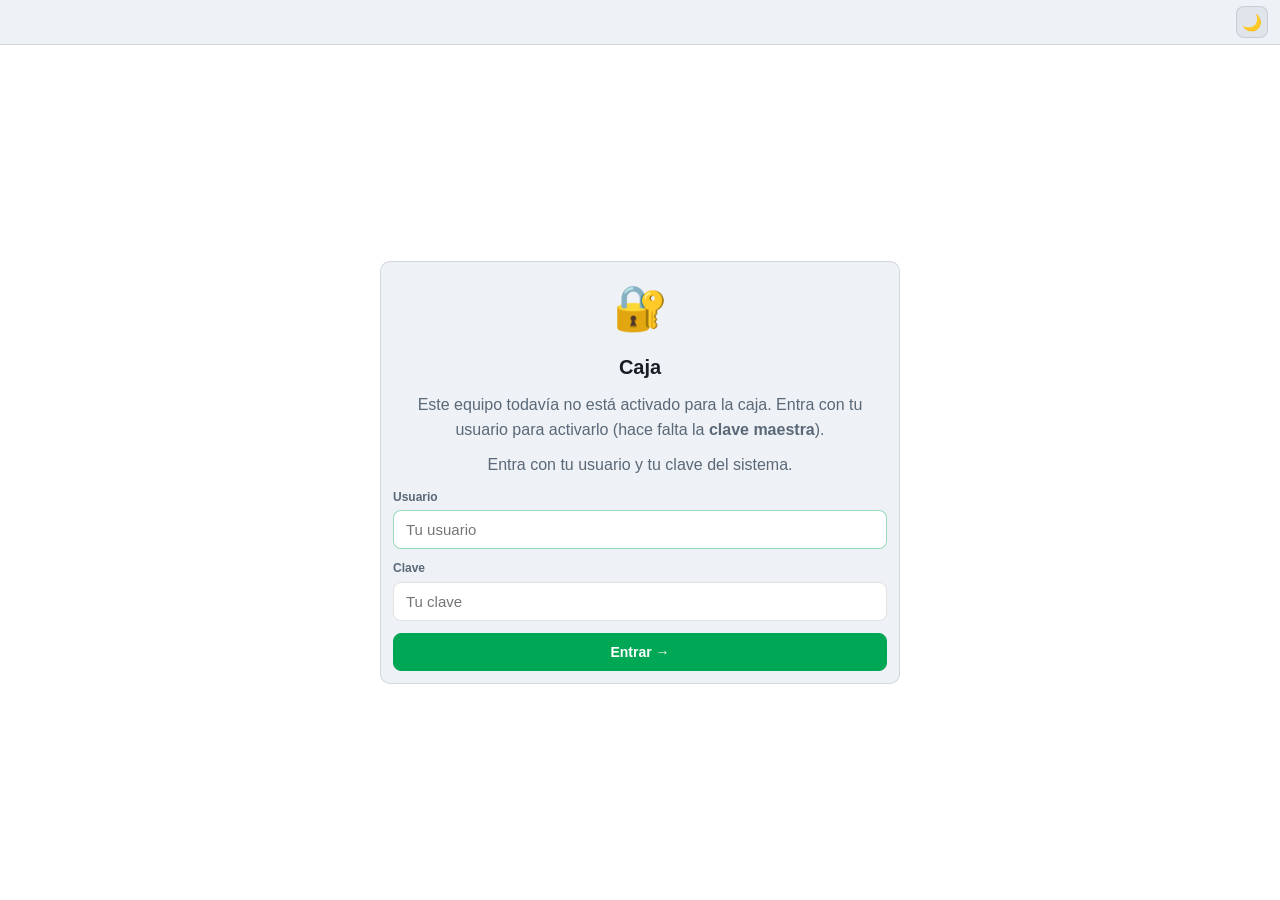
==== index.html @ edd819f4 "Add files via upload" ====
<!DOCTYPE html>
<html lang="es">
<head>
<meta charset="UTF-8">
<meta name="viewport" content="width=device-width,initial-scale=1,viewport-fit=cover">
<meta name="theme-color" content="#eef1f5">
<meta name="cm-caja-web" content="ControlMaster · Caja">
<meta name="cm-ver" content="4.6">
<title>Caja · ControlMaster</title>
<link rel="icon" type="image/svg+xml" href="favicon.svg">
<link rel="icon" type="image/png" sizes="32x32" href="favicon-32.png">
<link rel="apple-touch-icon" href="icono-180.png">
<link rel="stylesheet" href="estilos.css?v=4.6">
</head>
<body class="light entrando">

<!-- BARRA DE ARRIBA (como Ventas) -->
<div class="topbar">
  <button type="button" class="btn-volver" id="btnSistema" onclick="irSistema(this)" title="Abrir el menú del sistema">🏠 Sistema</button>
  <span class="topbar-title" id="tbTit">🛒 Punto de Venta</span>
  <div class="sep"></div>
  <div class="badge badge-vend info oculto" id="badgeCajero" title="Cajero del turno">🧾 <span class="solo-pc">Cajero: </span><span id="cajeroNombre">—</span></div>
  <button type="button" class="btn-tema btn-cierre oculto" id="btnCierreTop" onclick="irCierre()" title="Cerrar el turno: contar el efectivo e imprimir el cierre">🔒 <span class="mv-lbl">Cerrar turno</span></button>
  <button type="button" class="btn-tema oculto" id="btnBloquear" onclick="bloquear()" title="Bloquear la caja: se abre con la contraseña del cajero">🔐</button>
  <div class="badge badge-tasa" id="badgeTasa">
    <span class="badge-tasa-click" onclick="verTasas()" title="Ver / cambiar las tasas">💱 <span id="tasaDisplay">—</span></span>
    <button type="button" class="btn-ocultar-tasa" id="btnOcultarTasa" onclick="toggleTasaVisible()" title="Ocultar tasa">👁️</button>
  </div>
  <button type="button" class="btn-tema btn-vender-top oculto" id="btnIrVender" onclick="irA('vender')" title="Volver a la factura">🛒 <span class="mv-lbl">Volver a vender</span></button>
  <button type="button" class="btn-tema btn-ordenes oculto" id="btnOrdenes" onclick="abrirOrdenes()" title="Órdenes por cobrar y facturas en espera">📋 <span class="mv-lbl">Órdenes</span><span class="ord-cnt" id="contOrdenes"></span></button>
  <button type="button" class="btn-tema btn-estado" id="pillEstado" onclick="irA('ventas')" title="Ventas de este equipo"><span class="dot"></span><span id="pillTxt">Revisando…</span><span id="pillCorto"></span></button>
  <button type="button" class="btn-tema btn-menu-vta" id="btnMenuVta" onclick="abrirMenuVta()" title="Menú de la caja">☰ <span class="mv-lbl">Menú</span></button>
  <button type="button" class="btn-tema" id="btnTema" title="Cambiar tema" onclick="cambiarTema()">🌙</button>
</div>

<div class="menu-vta-fondo" id="menuVtaFondo" onclick="cerrarMenuVta()"></div>
<div class="menu-vta" id="menuVta">
  <div class="menu-vta-info" id="menuInfo"></div>
  <button type="button" class="menu-vta-item" data-v="vender" onclick="menuVtaAccion('vender')"><span class="mv-ico">🛒</span><span><span class="mv-tit">Vender</span><span class="mv-sub">La factura que estás armando</span></span></button>
  <button type="button" class="menu-vta-item" data-v="ventas" onclick="menuVtaAccion('ventas')"><span class="mv-ico">🧾</span><span><span class="mv-tit">Ventas de este equipo</span><span class="mv-sub">Lo vendido hoy, lo que falta por subir y reimprimir tickets</span></span></button>
  <button type="button" class="menu-vta-item" onclick="menuVtaAccion('facturas')"><span class="mv-ico">🔎</span><span><span class="mv-tit">Facturas anteriores</span><span class="mv-sub">Buscar una venta del sistema y reimprimirla (con internet)</span></span></button>
  <button type="button" class="menu-vta-item" onclick="menuVtaAccion('servicio')"><span class="mv-ico">🛠️</span><span><span class="mv-tit">Nuevo servicio</span><span class="mv-sub">Un trabajo que no está en la lista (con internet y la clave maestra)</span></span></button>
  <button type="button" class="menu-vta-item" onclick="menuVtaAccion('actualizar')"><span class="mv-ico">🔄</span><span><span class="mv-tit">Actualizar datos</span><span class="mv-sub">Productos, precios, clientes y tasas del sistema (con internet)</span></span></button>
  <button type="button" class="menu-vta-item" data-v="ajustes" onclick="menuVtaAccion('ajustes')"><span class="mv-ico">⚙️</span><span><span class="mv-tit">Ajustes del equipo</span><span class="mv-sub">Ticket, tasas, sesión y datos de este equipo</span></span></button>
  <button type="button" class="menu-vta-item" id="menuBloq" onclick="menuVtaAccion('bloquear')"><span class="mv-ico">🔐</span><span><span class="mv-tit">Bloquear la caja</span><span class="mv-sub">Si te vas a parar: se abre con tu contraseña</span></span></button>
  <button type="button" class="menu-vta-item" id="menuSacar" onclick="menuVtaAccion('sacar')"><span class="mv-ico">💸</span><span><span class="mv-tit">Sacar efectivo</span><span class="mv-sub">Un gasto pagado con el efectivo de la gaveta (lo autoriza un administrador)</span></span></button>
  <button type="button" class="menu-vta-item" id="menuCierre" onclick="menuVtaAccion('cierre')"><span class="mv-ico">🔒</span><span><span class="mv-tit">Cerrar turno</span><span class="mv-sub">Cuenta el dinero de la caja e imprime el cierre</span></span></button>
</div>

<div id="banners"></div>

<!-- ENTRAR: activar el equipo, usuario y contraseña, descargar datos -->
<section class="vista" id="vActivar">
  <div class="activar card">
    <div style="font-size:44px;" id="actIco">🧾</div>
    <h1 id="actTit">Caja</h1>
    <div id="actTxt"><p><span class="sp"></span>Abriendo…</p></div>
    <div id="actForm" class="act-form"></div>
    <div id="actBtns" style="margin-top:12px;"></div>
  </div>
</section>

<!-- VENDER (igual que Ventas) -->
<section class="vista" id="vVender">
  <!-- TELÉFONO: pestañas y barra del total (en la computadora no se ven) -->
  <div class="mv-tabs">
    <button type="button" class="mv-tab on" id="mvTabProd" onclick="mvTab('productos')">🛒 Productos</button>
    <button type="button" class="mv-tab" id="mvTabFac" onclick="mvTab('factura')">🧾 Factura <span class="mv-cnt" id="mvCnt"></span></button>
  </div>
  <div class="mv-bar">
    <div class="mv-tot"><b id="mvTotUSD">$ 0,00</b><span><span id="mvTotBS">Bs 0,00</span> · <span id="mvCntTxt">Factura vacía</span></span></div>
    <button type="button" class="mv-ir" onclick="mvTab('factura')">Ver factura →</button>
  </div>

  <div class="layout">
    <div class="col-izq">
      <div class="vta-seg oculto" id="vtaSeg"><button type="button" class="vta-seg-b on" id="segProd" onclick="vtaVista('productos')">📦 Productos</button><button type="button" class="vta-seg-b" id="segServ" onclick="vtaVista('servicios')">🛠️ Servicios</button></div>
      <div class="buscador">
        <input type="text" id="busca" placeholder="🔍 ID, nombre, marca o cód. barras..." autocomplete="off" oninput="buscar()" onkeydown="if(event.key==='Enter'){event.preventDefault();buscarEnter();}">
        <button type="button" class="btn-clear-busq" onclick="limpiarBusqueda()" title="Borrar" tabindex="-1">✕</button>
        <button type="button" class="btn-esc" id="btnEsc" onclick="abrirEscaner()" title="Escanear con la cámara">📷</button>
      </div>
      <select id="selCat" class="sel-cat" onchange="buscar()"><option value="">🏷️ Todas las categorías</option></select>
      <div class="mv-cats" id="mvCats"></div>
      <div class="vta-contador" id="vtaContador"></div>
      <div class="lista-scroll" id="listaProd"></div>
      <div class="hint-dbl" id="hintLista">Doble clic para agregar a la factura</div>
    </div>

    <div class="col-der">
      <div class="toprow">
        <div class="badge-inp">
          <label>N° Factura:</label>
          <input type="text" id="numFactura" readonly tabindex="-1" style="opacity:0.7;cursor:not-allowed;width:88px;">
        </div>
        <div class="badge-inp">
          <label>Fecha:</label>
          <input type="text" id="fechaVenta" readonly onclick="abrirFechaVenta()" onkeydown="if(event.key==='Enter'){event.preventDefault();abrirFechaVenta();}" title="📅 ¿Venta de otro día? Tócala para poner la fecha y las tasas de ese día" style="width:92px;cursor:pointer;">
        </div>
        <label class="badge-inp oculto" id="badgeDolares" style="cursor:pointer;gap:7px;">
          <input type="checkbox" id="chkDolares" onchange="cambiarMoneda()" style="width:16px;height:16px;accent-color:var(--green);cursor:pointer;margin:0;">
          <span style="font-size:12px;font-weight:700;color:var(--green);white-space:nowrap;">💵 Venta en Dólares</span>
        </label>
        <div class="badge-inp oculto" id="chipOrden"><label>Orden:</label><b id="chipOrdenId"></b><button type="button" class="btn-cli-x oculto" id="btnVendOrden" onclick="cambiarVendOrden()" title="Cambiar el vendedor de la orden (clave maestra)" style="background:#7f8c8d;">🔒👤</button><button type="button" class="btn-cli-x" onclick="soltarOrden()" title="Soltar la orden (vuelve a quedar disponible)">✕</button></div>
        <div class="vend-bar" id="vendBar">
          <label>Vendedor:</label>
          <select id="selVend" onchange="F.vend=this.value"></select>
        </div>
        <div class="badge-inp oculto" id="badgeVend"></div>
        <div class="vend-bar" id="precioBar">
          <label>Precio:</label>
          <select id="selTipoPrecio" onchange="cambiarTipoPrecio(this.value)" title="El tipo de precio de los productos que agregues (y de las líneas que no tengan precio manual)"></select>
        </div>
        <div class="cliente-bar">
          <label>Cliente:</label>
          <span id="nombreClienteDisplay">Genérico</span>
          <button type="button" class="btn-cli" onclick="abrirClientes()">👤 Elegir</button>
          <button type="button" class="btn-cli-x oculto" id="btnLimpiarCli" onclick="limpiarCliente()" title="Quitar el cliente">✕</button>
        </div>
      </div>

      <div class="banner av oculto" id="bannerOtroDia" style="margin:0 0 8px;"></div>
      <div class="factura-scroll">
        <table class="tabla-fac">
          <thead>
            <tr>
              <th>Cód.</th><th>Nombre</th><th>Cant.</th>
              <th id="thPU">P.U.($)</th><th>IVA%</th><th id="thTot">Total($)</th><th>Tipo</th><th></th>
            </tr>
          </thead>
          <tbody id="tablaFactura"></tbody>
        </table>
      </div>

      <div class="bottom-row">
        <div class="acciones">
          <button type="button" class="btn-primary" id="btnCobrar" onclick="registrarVenta()">✅ Registrar Venta</button>
          <button type="button" class="btn-secondary" id="btnCotizar" onclick="imprimirCotizacion()">📄 Cotización</button>
          <button type="button" class="btn-secondary" id="btnEspera" onclick="ponerEnEspera()" style="background:#8e44ad;">🗂️ En espera</button>
          <button type="button" class="btn-secondary" id="btnLimpiar" onclick="limpiarVentaConfirmar()">🗑️ Vaciar</button>
        </div>
        <button type="button" class="mv-aj-btn" onclick="mvToggleAjustes()"><span id="mvAjTxt">🏷️ Descuento, delivery, precio, N° y fecha</span><span id="mvAjFlecha">▸</span></button>
        <div class="descuentos">
          <div class="desc-title">Ajustes</div>
          <div class="desc-row">
            <label>Descuento:</label>
            <select id="tipoDescuento" onchange="cambiarTipoDesc(this)">
              <option value="ninguno">Ninguno</option>
              <option value="pct">Porcentaje (%)</option>
              <option value="monto">Monto ($)</option>
            </select>
          </div>
          <div class="desc-row">
            <label id="lblDescVal"></label>
            <input type="number" id="valorDescuento" min="0" step="0.01" placeholder="—" disabled oninput="cambiarValorDesc(this.value)">
          </div>
          <div class="desc-row">
            <select id="tipoDelivery" onchange="cambiarTipoDelivery(this.value)" title="Delivery en la ciudad o envío nacional" style="flex:0 0 auto;width:auto;">
              <option value="delivery">🛵 Delivery</option>
              <option value="envio">📦 Envío</option>
            </select>
            <input type="number" id="valorDelivery" min="0" step="0.01" placeholder="$ BCV" oninput="cambiarDelivery(this.value)" title="Lo que se cobra de delivery, en $ BCV (es para el motorizado o la agencia)">
          </div>
        </div>
        <div class="totales-box">
          <div class="t-row">Subtotal: <span>$ <span id="subTotal">0,00</span></span></div>
          <div class="t-row desc-color oculto" id="rowDesc">Descuento: -$ <span id="descMonto">0,00</span></div>
          <div class="t-row">IVA: <span>$ <span id="ivaTotal">0,00</span></span></div>
          <div class="t-row deliv-color oculto" id="rowDeliv"><span id="delivLbl">Delivery</span>: +$ <span id="delivMonto">0,00</span><small id="delivNota"></small></div>
          <div class="t-total">$ <span id="totalUSD">0,00</span><span class="t-u" id="totalU"></span></div>
          <div class="t-bs">Bs <span id="totalBS">0,00</span></div>
        </div>
      </div>
    </div>
  </div>
</section>

<!-- TURNO: ¿quién está en la caja? -->
<section class="vista" id="vTurno">
  <div class="wrap">
    <div class="card turno-card">
      <div class="card-tit">🧾 Abrir turno</div>
      <div id="turnoCuerpo"></div>
    </div>
  </div>
</section>

<!-- CIERRE DE TURNO -->
<section class="vista" id="vCierre">
  <div class="wrap" style="max-width:640px;">
    <div class="card" id="cierreCard"></div>
  </div>
</section>

<!-- VENTAS DEL EQUIPO -->
<section class="vista" id="vVentas">
  <div class="wrap">
    <div class="vista-cab"><button type="button" class="btn" onclick="irA('vender')">← Volver a vender</button><h2>🧾 Ventas de este equipo</h2></div>
    <div style="display:flex;gap:8px;flex-wrap:wrap;margin-bottom:10px;">
      <button type="button" class="btn green" id="btnSubir" onclick="subirAhora(this)">⬆️ Subir ahora</button>
      <button type="button" class="btn" onclick="descargarRespaldo()">💾 Descargar respaldo</button>
      <button type="button" class="btn" onclick="abrirFacturasAnt()">🔎 Facturas anteriores del sistema</button>
    </div>
    <div class="res" id="resumen"></div>
    <div id="porCajero"></div>
    <div id="turnosLista"></div>
    <div class="filtros" id="filtros">
      <button type="button" class="btn sm on" data-f="hoy" onclick="filtrarVentas('hoy')">Hoy</button>
      <button type="button" class="btn sm" data-f="por" onclick="filtrarVentas('por')">Por subir</button>
      <button type="button" class="btn sm" data-f="mal" onclick="filtrarVentas('mal')">Con problema</button>
      <button type="button" class="btn sm" data-f="av" onclick="filtrarVentas('av')">Con avisos</button>
      <button type="button" class="btn sm" data-f="todas" onclick="filtrarVentas('todas')">Todas</button>
    </div>
    <div id="listaVentas"></div>
  </div>
</section>

<!-- AJUSTES -->
<section class="vista" id="vAjustes">
  <div class="wrap" style="max-width:640px;">
    <div class="vista-cab"><button type="button" class="btn" onclick="irA('vender')">← Volver a vender</button><h2>⚙️ Ajustes del equipo</h2></div>
    <div class="card" style="margin-bottom:12px;">
      <div class="card-tit">🖥️ Este equipo</div>
      <div class="kv" id="infoEquipo"></div>
      <div style="margin-top:12px;display:flex;gap:8px;flex-wrap:wrap;">
        <button type="button" class="btn green" id="btnActualizar" onclick="actualizarDatos(this)">🔄 Actualizar datos</button>
      </div>
    </div>
    <div class="card" style="margin-bottom:12px;">
      <div class="card-tit">👤 Sesión</div>
      <div class="kv" id="infoSesion"></div>
      <div style="margin-top:12px;display:flex;gap:8px;flex-wrap:wrap;">
        <button type="button" class="btn" id="btnSalir" onclick="cerrarSesion(this)">🚪 Entrar con otro usuario</button>
      </div>
    </div>
    <div class="card" style="margin-bottom:12px;">
      <div class="card-tit">💱 Tasas para cobrar</div>
      <div class="kv" id="infoTasas"></div>
      <div style="margin-top:12px;"><button type="button" class="btn" onclick="cambiarTasa(this)">🔒 Cambiar tasa</button></div>
    </div>
    <div class="card">
      <div class="card-tit">🖨️ Preferencias</div>
      <label class="lbl" for="selTamTicket" style="margin-top:0;">Tamaño del ticket y del cierre</label>
      <select class="inp" id="selTamTicket" onchange="guardarPref()">
        <option value="auto">Como en Configuración del sistema</option>
        <option value="80">Ticket de 80 mm</option>
        <option value="58">Ticket de 58 mm</option>
        <option value="carta">Hoja carta (impresora normal)</option>
      </select>
      <label class="switch" style="margin-top:6px;"><input type="checkbox" id="chkDosCopias" onchange="guardarPref()"> Imprimir 2 copias del ticket</label>
      <label class="switch"><input type="checkbox" id="chkClaro" onchange="guardarPref()"> Tema claro</label>
      <label class="switch"><input type="checkbox" id="chkTasaOculta" onchange="guardarPref()"> Ocultar la tasa en la barra de arriba</label>
      <div style="font-size:12px;color:var(--text-dim);margin-top:8px;" id="verApp"></div>
    </div>
  </div>
</section>

<!-- MODAL PAGO (como el de Ventas) -->
<div class="mfondo oculto" id="mPago">
  <div class="modal ancho pago">
    <div class="mh"><h3 id="pgTit">💳 Pago del cliente</h3><button type="button" class="btn-m gray" id="pgX" onclick="cerrarPago()" style="padding:6px 12px;">✕</button></div>
    <div class="mb">
      <div id="pgForm">
        <div class="total-pago">
          <div class="tp-lbl">Total a cobrar</div>
          <div class="usd" id="pgTotal"></div>
          <div class="bs" id="pgTotalBs"></div>
        </div>
        <!-- 3.5: el pago en pasos ① ¿crédito? ② ¿cómo paga? ③ ¿cuánto? [delivery] ④ revisar (app.js, «PAGO EN PASOS») -->
        <div class="pasos pw-pasos" id="pgPasos"></div>
        <div class="pgu-hint" id="pgHint"></div>
        <div class="pw-s" id="pgS1"><div id="pgSafBox"></div><div id="pgP1"></div><div id="pgExtras"></div></div>
        <div class="pw-s oculto" id="pgS2"><div id="pgP2"></div></div>
        <div class="pw-s oculto" id="pgSM"><div id="pgPM"></div></div>
        <div class="pw-s oculto" id="pgS3">
          <div id="pgP3"></div>
          <div class="pgu-lineas-tit oculto" id="pgLineasTit">Pagos de esta venta</div>
          <div id="pgLineas"></div>
          <div id="pgOtrosBox"></div>
          <div id="pgBal"></div>
        </div>
        <div class="pw-s oculto" id="pgSV"><div id="pgPV"></div>
          <div id="pgVuelto" class="oculto pgu-vt">
            <div class="pgu-vt-cab"><span>💸 Vuelto</span><span class="pgu-vt-sobra" id="pgVtSobra"></span><button type="button" class="btn-m gray" style="padding:4px 10px;font-size:12px;" onclick="pgVueltoCerrar()">Quitar vuelto</button></div>
            <div id="pgVtMetodos"></div>
            <div id="pgVtLineas"></div>
          </div>
        </div>
        <div class="pw-s oculto" id="pgSD"><div id="pgDlv" class="oculto"></div><div id="pgDiasDlv"></div><div id="pgTodo"></div></div>
        <div class="pw-s oculto" id="pgS4">
          <div id="pgResumen"></div>
          <div class="fg" style="margin-top:12px;"><label for="pgRef">Referencia (opcional)</label>
          <input id="pgRef" placeholder="Nro. transferencia..." maxlength="60"></div>
          <div class="fg" style="margin-top:10px;"><label for="pgObs">Observaciones (se imprime en el ticket)</label>
          <textarea id="pgObs" rows="2" placeholder="Ej: Entregar en la tarde..." maxlength="200"></textarea></div>
        </div>
        <div class="oculto">
          <div class="paso-tit" id="pgPaso1"><b id="pgPaso1M"></b></div>
          <div id="pgMetodos"></div><div id="pgMas"></div>
          <div id="pgDias"><select id="selDias"></select></div>
        </div>
      </div>
      <div id="pgOk" class="okpanel oculto">
        <div style="font-size:42px;">✅</div>
        <div class="m-tit">Venta guardada en este equipo</div>
        <div class="num" id="pgOkNum"></div>
        <div class="m-txt" id="pgOkTxt" style="color:var(--text-dim);font-size:13px;"></div>
      </div>
    </div>
    <div class="mf" id="pgPie">
      <button type="button" class="btn-m gray" id="pgCerrar" onclick="pgAtras()">Cancelar</button>
      <button type="button" class="btn-m green" id="pgSig" onclick="pgSiguiente()">Siguiente →</button>
      <button type="button" class="btn-m green oculto" id="pgGuardar" onclick="pgRegistrar()">✅ Registrar</button>
    </div>
    <div class="mf oculto" id="pgPieOk">
      <button type="button" class="btn-m gray" onclick="pgTerminar(false)">Sin imprimir</button>
      <button type="button" class="btn-m green" id="pgImprimir" onclick="pgTerminar(true)">🖨️ Imprimir ticket</button>
    </div>
  </div>
</div>

<!-- CAJA BLOQUEADA (cajero.js): se abre con la contraseña del cajero del turno -->
<div class="bloqueo oculto" id="bloqueo"><div class="bq-box" id="bloqCuerpo"></div></div>
<div class="toast" id="toast"></div>

<script src="app.js?v=4.6"></script>
<script src="api.js?v=4.6"></script>
<script src="sesion.js?v=4.6"></script>
<script src="numeros.js?v=4.6"></script>
<script src="ordenes.js?v=4.6"></script>
<script src="cajero.js?v=4.6"></script>
<script src="gaveta.js?v=4.6"></script>
<script src="tanda2.js?v=4.6"></script>
</body>
</html>
---- estilos.css ----
/* ══════════════════════════════════════════════════════════════
   CAJA · ControlMaster — mismo aspecto que el módulo de Ventas (Ventas_Vendedor1)
   1) Lo de Ventas (colores, barra, columnas, factura, totales, teléfono)
   2) Lo propio de la caja (entrar, turno, ventas del equipo, ajustes, pago)
   ══════════════════════════════════════════════════════════════ */
:root{
  --bg:#07090d;--bg2:#0d1117;--bg3:#131920;--bg4:#1a222c;
  --green:#00e87a;--green-dim:rgba(0,232,122,0.10);
  --border:rgba(255,255,255,0.07);--border-g:rgba(0,232,122,0.18);
  --text:#f0f4f8;--text-dim:#7a8a9a;
  --btn-txt:#07090d;
  --red:#ff6b6b;--red-dim:rgba(255,107,107,0.14);
  --amber:#e3b341;--amber-dim:rgba(227,179,65,0.14);
  --blue:#85c1e9;--blue-dim:rgba(52,152,219,0.14);
  --purple:#c39bd3;
  --sk-low:#ff6b6b;--sk-low-bg:rgba(255,107,107,0.18);
  --sk-mid:#e3b341;--sk-mid-bg:rgba(227,179,65,0.18);
}
body.light{
  --bg:#eef1f5;--bg2:#ffffff;--bg3:#e0e5ec;--bg4:#d5dce5;
  --green:#00a855;--green-dim:rgba(0,168,85,0.12);
  --border:rgba(0,0,0,0.11);--border-g:rgba(0,160,90,0.40);
  --text:#1a1d23;--text-dim:#5a6878;
  --btn-txt:#ffffff;
  --red:#b42323;--red-dim:rgba(200,50,50,0.12);
  --amber:#8a5d00;--amber-dim:rgba(180,120,0,0.14);
  --blue:#1a4a70;--blue-dim:rgba(26,82,118,0.12);
  --purple:#6a1a7a;
  --sk-low:#8b1a1a;--sk-low-bg:rgba(200,50,50,0.15);
  --sk-mid:#7a5500;--sk-mid-bg:rgba(180,120,0,0.15);
}
body.light .badge-vend{background:rgba(142,68,173,0.15);color:#6a1a7a;border-color:rgba(142,68,173,0.4);}
body.light .badge-tasa{background:rgba(26,82,118,0.12);color:#1a4a70;border-color:rgba(26,82,118,0.3);}
body.light .btn-m.green{background:#00a855;color:#fff;}
body.light .btn-m.naranja{background:#d35400;color:#fff;}
body.light .btn-m.gray{background:#ddd;color:#333;border-color:#bbb;}
*,*::before,*::after{box-sizing:border-box;margin:0;padding:0;}
html,body{height:100%;}
body{font-family:'Segoe UI',Arial,sans-serif;background:var(--bg2);color:var(--text);height:100vh;height:100dvh;display:flex;flex-direction:column;overflow:hidden;transition:background 0.2s,color 0.2s;-webkit-tap-highlight-color:transparent;}
input,select,button,textarea{font-family:inherit;color:var(--text);}
button{cursor:pointer;}
@keyframes spin{to{transform:rotate(360deg);}}
.oculto{display:none!important;}
.flex1{flex:1;}

/* ── Barra de arriba (Ventas) ── */
.topbar{height:44px;background:var(--bg);border-bottom:1px solid var(--border);display:flex;align-items:center;gap:8px;padding:0 12px;flex-shrink:0;padding-top:env(safe-area-inset-top,0px);box-sizing:content-box;}
.topbar-title{font-size:13px;font-weight:800;color:var(--text);white-space:nowrap;overflow:hidden;text-overflow:ellipsis;min-width:0;}
.sep{flex:1;}
.btn-volver{display:inline-flex;align-items:center;gap:5px;padding:7px 14px;background:var(--green-dim);border:1px solid var(--border-g);color:var(--green);font-size:12px;font-weight:700;border-radius:7px;white-space:nowrap;transition:filter 0.15s;flex-shrink:0;}
.btn-volver:hover{filter:brightness(1.12);}
.badge{padding:4px 10px;border-radius:6px;font-size:11px;font-weight:700;white-space:nowrap;border:1px solid transparent;}
.badge-vend{background:rgba(108,52,131,0.25);border-color:rgba(142,68,173,0.4);color:#c39bd3;cursor:pointer;}
.badge-tasa{background:rgba(26,82,118,0.25);border-color:rgba(52,152,219,0.4);color:#85c1e9;display:flex;align-items:center;gap:6px;}
.badge-tasa-click{cursor:pointer;}
.badge-tasa .vieja{color:var(--amber);}
.btn-ocultar-tasa{background:none;border:none;cursor:pointer;font-size:13px;line-height:1;padding:2px;color:inherit;}
.btn-tema{height:32px;min-width:32px;border-radius:8px;border:1px solid var(--border);background:var(--bg3);cursor:pointer;font-size:16px;display:flex;align-items:center;justify-content:center;transition:all 0.2s;color:var(--text);flex-shrink:0;}
.btn-tema:hover{border-color:var(--border-g);}
.btn-menu-vta{width:auto;padding:0 11px;gap:6px;font-size:13px;font-weight:800;white-space:nowrap;}
.btn-estado{width:auto;padding:0 10px;gap:6px;font-size:12px;font-weight:700;white-space:nowrap;}
.btn-estado .dot{width:9px;height:9px;border-radius:50%;background:var(--text-dim);flex-shrink:0;}
.btn-estado.on .dot{background:var(--green);box-shadow:0 0 6px var(--green);}
.btn-estado.off .dot{background:var(--red);}
.btn-estado.pend{border-color:rgba(227,179,65,.55);color:var(--amber);}
.btn-estado.mal{border-color:rgba(255,107,107,.55);color:var(--red);}
#pillCorto{display:none;}
.menu-vta,.menu-vta-fondo{display:none;}
.menu-vta-fondo.visible{display:block;position:fixed;inset:0;z-index:299;background:transparent;}
.menu-vta.visible{display:block;position:fixed;top:48px;right:8px;z-index:300;width:310px;max-width:calc(100vw - 12px);background:var(--bg2);border:1px solid var(--border-g);border-radius:10px;box-shadow:0 10px 28px rgba(0,0,0,0.35);padding:6px;}
.menu-vta-info{padding:8px 10px 10px;border-bottom:1px solid var(--border);margin-bottom:4px;font-size:12px;color:var(--text-dim);line-height:1.45;}
.menu-vta-info b{color:var(--text);font-size:13px;}
.menu-vta-item{display:flex;align-items:flex-start;gap:11px;width:100%;padding:9px 10px;background:none;border:none;border-radius:7px;color:var(--text);cursor:pointer;text-align:left;}
.menu-vta-item:hover,.menu-vta-item.on{background:var(--green-dim);}
.menu-vta-item .mv-ico{font-size:18px;line-height:1.25;flex-shrink:0;}
.menu-vta-item .mv-tit{display:block;font-size:13px;font-weight:800;}
.menu-vta-item .mv-sub{display:block;font-size:11px;font-weight:500;color:var(--text-dim);margin-top:2px;line-height:1.35;}

/* ── Avisos debajo de la barra ── */
#banners{flex-shrink:0;}
.banner{margin:8px 10px 0;padding:9px 12px;border-radius:8px;font-size:13px;line-height:1.45;}
.banner.mal{background:var(--red-dim);border:1px solid rgba(255,107,107,.4);}
.banner.av{background:var(--amber-dim);border:1px solid rgba(227,179,65,.4);}

/* ── Vistas ── */
.vista{display:none;}
.vista.on{display:block;flex:1;min-height:0;overflow-y:auto;}
#vVender.on{display:flex;flex-direction:column;overflow:hidden;}

/* ── Columnas de Vender (Ventas) ── */
.layout{display:flex;gap:10px;flex:1;min-height:0;overflow:hidden;padding:8px 10px 10px;}
.col-izq{width:28%;min-width:250px;display:flex;flex-direction:column;gap:6px;position:relative;}
.buscador{position:relative;}
.buscador input{width:100%;padding:7px 30px 7px 10px;background:var(--bg3);border:1px solid var(--border);border-radius:7px;font-size:13px;color:var(--text);}
.buscador input::placeholder{color:var(--text-dim);}
.buscador input:focus{outline:none;border-color:var(--border-g);}
.btn-clear-busq{position:absolute;top:50%;right:6px;transform:translateY(-50%);width:24px;height:24px;border:none;background:transparent;color:var(--text-dim);font-size:13px;line-height:1;cursor:pointer;display:none;align-items:center;justify-content:center;padding:0;border-radius:50%;}
.btn-clear-busq:hover{color:var(--text);background:var(--bg2);}
#busca:not(:placeholder-shown)+.btn-clear-busq{display:flex;}
.sel-cat{width:100%;padding:7px 10px;background:var(--bg3);border:1px solid var(--border);border-radius:7px;font-size:13px;color:var(--text);}
.lista-scroll{flex:1;min-height:0;overflow-y:auto;background:var(--bg3);border:1px solid var(--border);border-radius:8px;}
.prod-item{padding:8px 10px;border-bottom:1px solid var(--border);cursor:pointer;transition:background 0.15s;user-select:none;}
.prod-item:hover{background:rgba(0,168,85,0.08);}
.prod-item.highlight{background:rgba(0,168,85,0.15);border-left:3px solid var(--green);}
.prod-fila{display:flex;justify-content:space-between;align-items:flex-start;gap:8px;}
.foto-grande{display:block;max-width:100%;max-height:60vh;margin:0 auto;border-radius:10px;object-fit:contain;}
.prod-cod{font-size:10px;color:var(--text-dim);font-weight:600;letter-spacing:0.5px;}
.prod-nom{font-size:13px;font-weight:600;color:var(--text);}
.prod-barcode{font-size:10px;color:var(--text-dim);margin-top:1px;}
.prod-stock{font-size:11px;padding:1px 6px;border-radius:10px;font-weight:700;flex-shrink:0;}
.prod-pr{text-align:right;flex-shrink:0;}
.prod-pr .p1{font-size:16px;font-weight:900;color:var(--green);line-height:1.2;}
.prod-pr .p1 small,.prod-pr .p3 small{font-size:10px;opacity:0.7;}
.prod-pr .p2{font-size:13px;color:var(--text-dim);font-weight:700;}
.prod-pr .p3{font-size:13px;color:#3498db;font-weight:700;}
.serv-tag{display:inline-block;font-size:10px;font-weight:800;padding:1px 6px;border-radius:10px;background:rgba(142,68,173,0.18);color:#c39bd3;}
body.light .serv-tag{background:rgba(142,68,173,0.12);color:#7b2d8b;}
.hint-dbl{font-size:10px;color:var(--text-dim);text-align:center;padding:4px;opacity:0.8;}
.vta-contador{font-size:11px;color:var(--text-dim);padding:0 2px;}
.vta-contador:empty{display:none;}
.vta-seg{display:flex;gap:4px;padding:3px;background:var(--bg3);border:1px solid var(--border);border-radius:8px;flex-shrink:0;}
.vta-seg-b{flex:1;padding:7px 8px;font-size:13px;font-weight:800;border:none;border-radius:6px;background:transparent;color:var(--text-dim);cursor:pointer;}
.vta-seg-b.on{background:var(--green-dim);color:var(--green);}
.vacio{padding:18px 10px;text-align:center;color:var(--text-dim);font-size:13px;line-height:1.5;}
.col-der{flex:1;min-width:0;display:flex;flex-direction:column;gap:7px;overflow:hidden;}
.toprow{display:flex;gap:7px;align-items:center;flex-wrap:wrap;flex-shrink:0;}
.badge-inp{display:flex;align-items:center;gap:5px;background:var(--bg3);border:1px solid var(--border);border-radius:7px;padding:5px 9px;}
.badge-inp label{font-size:11px;font-weight:700;color:var(--text-dim);white-space:nowrap;}
.badge-inp input{background:transparent;border:none;outline:none;font-size:13px;font-weight:700;width:80px;color:var(--text);}
.badge-inp b{font-size:13px;}
.cliente-bar{display:flex;align-items:center;gap:6px;flex:1;background:var(--bg3);border:1px solid var(--border);border-radius:7px;padding:5px 9px;min-width:180px;}
.cliente-bar label{font-size:11px;font-weight:700;color:var(--text-dim);white-space:nowrap;}
#nombreClienteDisplay{flex:1;font-size:13px;white-space:nowrap;overflow:hidden;text-overflow:ellipsis;color:var(--text);}
.btn-cli{padding:5px 11px;background:var(--green);border:none;color:#07090d;border-radius:6px;cursor:pointer;font-size:12px;font-weight:800;transition:filter 0.15s;}
body.light .btn-cli{color:#fff;}
.btn-cli:hover{filter:brightness(1.1);}
.btn-cli-x{padding:3px 8px;background:#e74c3c;border:none;color:white;border-radius:5px;cursor:pointer;font-size:11px;font-weight:700;}
.vend-bar{display:flex;align-items:center;gap:6px;background:var(--bg3);border:1px solid var(--border);border-radius:7px;padding:5px 9px;min-width:170px;}
.vend-bar label{font-size:11px;font-weight:700;color:var(--text-dim);white-space:nowrap;}
.vend-bar select{flex:1;min-width:0;background:transparent;border:none;outline:none;font-size:13px;font-weight:700;color:var(--text);cursor:pointer;}
.vend-bar select option{background:var(--bg2);color:var(--text);}
#precioBar{min-width:130px;}
.factura-scroll{flex:1;min-height:0;overflow-y:auto;background:var(--bg3);border:1px solid var(--border);border-radius:8px;}
.tabla-fac{width:100%;border-collapse:collapse;}
.tabla-fac th{padding:7px 10px;font-size:10px;font-weight:700;color:var(--text-dim);text-transform:uppercase;letter-spacing:0.5px;background:var(--bg);border-bottom:1px solid var(--border);text-align:left;position:sticky;top:0;z-index:1;}
.tabla-fac td{padding:6px 10px;font-size:12px;border-bottom:1px solid var(--border);color:var(--text);}
.tabla-fac tr:hover td{background:rgba(0,168,85,0.04);}
.tabla-fac td input[type="number"]{background:var(--bg2);border:1px solid var(--border);border-radius:4px;padding:3px 5px;width:72px;color:var(--text);font-size:12px;text-align:center;}
.tabla-fac td input.man{border-color:var(--border-g);}
.tabla-fac td input:focus{outline:none;border-color:var(--border-g);}
.tabla-fac td select{background:var(--bg2);border:1px solid var(--border);border-radius:4px;padding:2px 3px;font-size:11px;color:var(--text);max-width:90px;}
.tabla-fac .nom{max-width:200px;overflow:hidden;text-overflow:ellipsis;white-space:nowrap;}
.tabla-fac .sin-ex{display:block;font-size:10px;font-weight:800;color:var(--sk-low);white-space:normal;}
.tabla-fac .srv{font-size:9px;background:rgba(142,68,173,0.3);color:#c39bd3;padding:1px 4px;border-radius:3px;}
#tablaFactura tr.fac-vacia td{padding:28px 16px;text-align:center;color:var(--text-dim);font-size:13px;border:none;}
#tablaFactura tr.fac-vacia:hover td{background:none;}
.solo-movil{display:none;}
.btn-del{background:rgba(231,76,60,0.18);border:1px solid rgba(231,76,60,0.4);color:#e74c3c;border-radius:4px;padding:2px 7px;cursor:pointer;font-size:11px;font-weight:700;}
.btn-del:hover{background:rgba(231,76,60,0.30);}
.bottom-row{display:flex;gap:8px;align-items:stretch;flex-shrink:0;}
.acciones{display:flex;flex-direction:column;gap:6px;width:170px;flex-shrink:0;}
.btn-primary{padding:11px;background:var(--green);color:#07090d;font-weight:800;font-size:14px;border:none;border-radius:8px;cursor:pointer;transition:filter 0.15s;}
body.light .btn-primary{color:#fff;}
.btn-primary:hover{filter:brightness(1.08);}
.btn-primary:disabled{background:rgba(100,100,100,0.3);cursor:not-allowed;color:rgba(100,100,100,0.6);}
.btn-secondary{padding:8px;background:#7f8c8d;border:none;color:white;font-weight:700;font-size:13px;border-radius:8px;cursor:pointer;transition:filter 0.15s;}
.btn-secondary:hover{filter:brightness(1.1);}
/* 2.9: Cotización y Vaciar con su color (en gris parecían apagados) */
#btnCotizar{background:#2f6fb3;}
#btnLimpiar{background:#c0392b;}
.act-caja{font-size:13.5px;text-align:left;margin:4px 0 2px;line-height:1.5;}
.act-caja .lnk{padding:2px 0 2px 4px;font-size:13px;}
/* 2.9: barra roja cuando algo falla en la pantalla (con el texto para mandárselo a Solumaker) */
.barra-falla{position:fixed;left:8px;right:8px;bottom:8px;z-index:9999;background:#c0392b;color:#fff;border-radius:10px;padding:10px 12px;font-size:13px;line-height:1.4;box-shadow:0 4px 16px rgba(0,0,0,.35);}
.barra-falla button{margin-left:6px;background:rgba(255,255,255,.2);color:#fff;border:1px solid rgba(255,255,255,.5);border-radius:6px;padding:3px 8px;font-weight:700;cursor:pointer;}
.descuentos{background:var(--bg3);border:1px solid var(--border);border-radius:8px;padding:10px 14px;display:flex;flex-direction:column;gap:7px;min-width:250px;}
.desc-title{font-size:10px;font-weight:700;color:var(--text-dim);text-transform:uppercase;letter-spacing:0.5px;}
.desc-row{display:flex;align-items:center;gap:8px;}
.desc-row label{font-size:11px;font-weight:700;color:var(--text-dim);white-space:nowrap;width:68px;}
.desc-row select,.desc-row input{flex:1;min-width:0;background:var(--bg2);border:1px solid var(--border);border-radius:5px;padding:5px 7px;font-size:12px;color:var(--text);}
.desc-row input:disabled{opacity:0.35;cursor:not-allowed;}
.desc-row select:focus,.desc-row input:focus{outline:none;border-color:var(--border-g);}
.totales-box{flex:1;background:var(--bg3);border:1px solid var(--border);border-radius:8px;padding:12px 16px;text-align:right;display:flex;flex-direction:column;justify-content:center;gap:3px;}
.t-row{font-size:13px;color:var(--text-dim);}
.t-row span{color:var(--text);font-weight:600;}
.t-row.desc-color,.t-row.desc-color span{color:#e74c3c;}
.t-total{font-size:28px;font-weight:900;color:var(--green);margin-top:4px;line-height:1.1;}
.t-u{font-size:12px;font-weight:800;opacity:0.7;margin-left:4px;}
.t-bs{font-size:18px;color:var(--text-dim);font-weight:700;margin-top:2px;}

/* ── Modales (como los de Ventas: título arriba, botones abajo a la derecha) ── */
.mfondo{position:fixed;inset:0;background:rgba(0,0,0,0.72);z-index:9999;display:flex;align-items:center;justify-content:center;padding:12px;}
.modal{background:var(--bg2);border:1px solid var(--border-g);border-radius:12px;display:flex;flex-direction:column;width:460px;max-width:96vw;max-height:88vh;box-shadow:0 10px 40px rgba(0,0,0,.35);}
.modal.ancho{width:560px;}
.modal.pago{width:560px;}
.modal.clientes{width:820px;}
.mh{display:flex;align-items:center;gap:10px;padding:13px 16px;border-bottom:1px solid var(--border);}
.mh h3{flex:1;font-size:15px;font-weight:800;color:var(--text);}
.modal.pago .mh{padding:8px 12px;}
.mb{flex:1;overflow-y:auto;padding:14px 16px;}
.mf{padding:10px 16px;border-top:1px solid var(--border);display:flex;gap:8px;justify-content:flex-end;align-items:center;flex-wrap:wrap;}
.mf .mf-nota{flex:1;font-size:11px;color:var(--text-dim);}
.m-ico{font-size:40px;text-align:center;margin:2px 0 10px;}
.m-tit{font-size:16px;font-weight:800;text-align:center;margin:4px 0 8px;}
.m-txt{font-size:14px;line-height:1.55;color:var(--text);}
.m-err{color:#e74c3c;font-size:12px;margin-top:6px;min-height:16px;}
.btn-m{padding:7px 15px;font-size:13px;font-weight:700;border:none;border-radius:6px;cursor:pointer;transition:filter 0.15s;}
.btn-m.green{background:var(--green);color:#07090d;}.btn-m.green:hover{filter:brightness(1.08);}
.btn-m.gray{background:var(--bg3);border:1px solid var(--border);color:var(--text);}.btn-m.gray:hover{border-color:var(--border-g);}
.btn-m.naranja{background:#e67e22;color:white;}.btn-m.naranja:hover{filter:brightness(1.1);}
.btn-m.rojo{background:#e74c3c;color:white;}.btn-m.rojo:hover{filter:brightness(1.1);}
.btn-m:disabled{opacity:0.5;cursor:not-allowed;filter:none!important;}
.form-section{background:var(--bg3);border:1px solid var(--border);border-radius:8px;padding:12px;margin-bottom:10px;}
.form-grid{display:grid;gap:10px;}.fg2{grid-template-columns:1fr 1fr;}
.fg{display:flex;flex-direction:column;gap:3px;}
.fg label{font-size:11px;font-weight:700;color:var(--text-dim);text-transform:uppercase;letter-spacing:0.5px;}
.fg input,.fg select,.fg textarea{padding:8px 10px;background:var(--bg3);border:1px solid var(--border);border-radius:6px;color:var(--text);font-size:13px;width:100%;}
.form-section .fg input{background:var(--bg2);}
.fg textarea{resize:vertical;}
.fg input:focus,.fg select:focus,.fg textarea:focus{outline:none;border-color:var(--border-g);}
.modal-table{width:100%;border-collapse:collapse;}
.modal-table th{padding:8px 12px;font-size:11px;font-weight:700;color:var(--text-dim);text-transform:uppercase;letter-spacing:0.5px;background:var(--bg3);border-bottom:1px solid var(--border);text-align:left;position:sticky;top:0;z-index:2;}
.modal-table td{padding:8px 12px;font-size:13px;border-bottom:1px solid var(--border);color:var(--text);}
.modal-table tr:hover td{background:rgba(0,168,85,0.06);cursor:pointer;}
.modal-table tr.sel td{background:rgba(0,168,85,0.12);}
.cli-barra{display:flex;gap:8px;align-items:center;flex-wrap:wrap;margin-bottom:12px;}
.cli-gen{padding:9px 14px;border-radius:8px;border:1px solid var(--border-g);background:var(--green-dim);color:var(--green);font-weight:800;font-size:13px;white-space:nowrap;}
.cli-busca{flex:1;min-width:180px;padding:10px 12px;background:var(--bg3);border:1px solid var(--border);border-radius:8px;font-size:14px;color:var(--text);}
.cli-busca:focus{outline:none;border-color:var(--border-g);}
.cli-mas{width:40px;height:38px;border-radius:8px;border:none;background:var(--green);color:#fff;font-size:18px;font-weight:900;}
.cli-sist{font-size:10px;font-weight:800;padding:1px 6px;border-radius:4px;background:var(--blue-dim);color:var(--blue);margin-left:6px;}
.cli-loc{font-size:10px;font-weight:800;padding:1px 6px;border-radius:4px;background:var(--amber-dim);color:var(--amber);margin-left:6px;}
.cli-op{flex:1 1 200px;max-width:250px;display:flex;align-items:center;gap:12px;padding:11px 16px;border-radius:12px;border:1px solid var(--border);background:var(--bg3);color:var(--text);cursor:pointer;text-align:left;transition:border-color .15s,background .15s,transform .1s;}
.cli-op:hover{border-color:var(--border-g);background:var(--green-dim);}
.cli-op .co-ico{width:36px;height:36px;border-radius:50%;display:flex;align-items:center;justify-content:center;font-size:18px;background:var(--bg2);flex-shrink:0;}
.cli-op .co-tit{display:block;font-size:15px;font-weight:800;line-height:1.2;}
.cli-op .co-sub{display:block;font-size:11px;font-weight:600;color:var(--text-dim);margin-top:2px;}
.cli-op.prim{border-color:var(--border-g);}
.cli-op.prim .co-ico{background:var(--green);color:#fff;}
.cli-op.prim .co-tit{color:var(--green);}
.mm-op{flex:1 1 180px;padding:14px;border-radius:10px;border:1px solid var(--border);background:var(--bg3);color:var(--text);font-weight:800;font-size:14px;text-align:center;}
.mm-op.on{border:2px solid var(--green);background:var(--green-dim);}

/* ── Pago (como Ventas) ── */
.total-pago{text-align:center;padding:10px 14px;background:var(--bg3);border:1px solid var(--border-g);border-radius:8px;margin-bottom:12px;}
.total-pago .tp-lbl{font-size:10px;font-weight:800;color:var(--text-dim);text-transform:uppercase;letter-spacing:0.6px;}
.total-pago .usd{font-size:34px;font-weight:900;color:var(--text);line-height:1.15;}
.total-pago .usd small{font-size:14px;font-weight:800;color:var(--text-dim);margin-left:4px;}
.total-pago .bs{font-size:14px;color:var(--text-dim);}
.pgu-hint{font-size:12px;color:var(--text-dim);margin:2px 0 10px;line-height:1.45;}
.pgu-hint b{color:var(--text);}
.pgu-mon-tit{font-size:11px;font-weight:800;letter-spacing:0.6px;text-transform:uppercase;margin:10px 0 6px;display:flex;align-items:center;gap:6px;}
.pgu-mon-tit.bs{color:#3498db;} .pgu-mon-tit.usd{color:var(--green);} .pgu-mon-tit.otros{color:var(--text-dim);}
.pgu-cols{display:grid;grid-template-columns:1fr 1fr;gap:4px 18px;}
.pgu-cols.una{grid-template-columns:1fr;}
.pgu-fila{display:flex;flex-direction:column;align-items:stretch;gap:5px;padding:5px 0;border-bottom:1px dashed var(--border);}
.pgu-fila:last-child{border-bottom:none;}
.pgu-fila.linea1{flex-direction:row;align-items:center;}
.pgu-fila.linea1 .pgu-grp{flex:0 0 150px;}
.pgu-grp{font-size:13px;font-weight:700;color:var(--text);white-space:nowrap;overflow:hidden;text-overflow:ellipsis;}
.pgu-chips{display:flex;flex-wrap:wrap;gap:6px;min-width:0;}
.pgu-chip{flex:1 1 auto;padding:8px 12px;font-size:13px;font-weight:800;border-radius:8px;cursor:pointer;background:var(--bg2);color:var(--text);border:1px solid var(--border);min-height:38px;max-width:100%;overflow:hidden;text-overflow:ellipsis;white-space:nowrap;}
.pgu-chip.bs{border-color:rgba(52,152,219,0.45);} .pgu-chip.bs:hover{background:rgba(52,152,219,0.12);}
.pgu-chip.usd{border-color:var(--border-g);} .pgu-chip.usd:hover{background:var(--green-dim);}
.pgu-chip.cred{border-color:rgba(231,76,60,0.45);flex:0 0 auto;} .pgu-chip.cred:hover{background:rgba(231,76,60,0.10);}
.pgu-chip.usado{opacity:0.55;}
.pgu-chip.on{background:rgba(231,76,60,0.14);}
.pgu-chip:disabled{opacity:0.4;cursor:not-allowed;}
.pgu-mas{padding:7px 12px;font-size:12px;font-weight:800;border-radius:6px;border:1px solid var(--border-g);background:var(--green-dim);color:var(--green);}
.pgu-lineas-tit{font-size:11px;font-weight:800;letter-spacing:0.6px;text-transform:uppercase;color:var(--text-dim);margin:14px 0 6px;}
.pl{border:1px solid var(--border);border-left-width:4px;border-radius:8px;padding:8px 10px;margin-bottom:8px;background:var(--bg3);}
.pl.bs{border-left-color:#3498db;} .pl.usd{border-left-color:var(--green);} .pl.cred{border-left-color:#e74c3c;} .pl.vt{border-left-color:var(--amber);}
.pl-cab{display:flex;align-items:center;gap:8px;font-size:13px;font-weight:700;color:var(--text);}
.pl-cab span{flex:1;min-width:0;overflow:hidden;text-overflow:ellipsis;white-space:nowrap;}
.pgu-x{border:1px solid var(--border);background:var(--bg2);color:var(--text-dim);border-radius:6px;width:30px;height:30px;cursor:pointer;flex:none;}
.pl-cuerpo{display:flex;align-items:center;gap:8px;flex-wrap:wrap;margin-top:7px;}
.pl-cuerpo .mon{font-size:13px;font-weight:800;color:var(--text-dim);width:24px;text-align:right;}
.pl-cuerpo input[type=number]{width:150px;padding:8px 10px;font-size:15px;font-weight:800;background:var(--bg2);border:1px solid var(--border-g);border-radius:6px;color:var(--text);}
.pl-cuerpo input:focus{outline:none;}
.pl-cuerpo .btn-m{padding:6px 10px;font-size:12px;}
.pl-tasas{display:flex;align-items:center;gap:6px;flex-wrap:wrap;}
.pl-tasas .pl-tlbl{font-size:11px;font-weight:700;color:var(--text-dim);}
.pl-tasas .off-chip{padding:5px 9px;font-size:11px;font-weight:800;border-radius:6px;border:1px solid var(--border);background:var(--bg2);color:var(--text-dim);cursor:pointer;white-space:nowrap;}
.pl-tasas .off-chip.on{border-color:var(--border-g);background:var(--green-dim);color:var(--green);}
.pl-tasas .off-chip:disabled{opacity:0.45;cursor:not-allowed;}
.pl-tasas input[type=number]{width:100px;padding:5px 7px;font-size:12px;font-weight:700;background:var(--bg2);border:1px solid var(--border-g);border-radius:6px;}
.pl-eq{font-size:12px;color:var(--text-dim);margin-top:6px;line-height:1.45;}
.pl-eq b{color:var(--text);}
.bal{margin-top:6px;padding:10px 13px;border-radius:6px;font-weight:700;text-align:center;font-size:14px;}
.bal.ok{background:rgba(0,168,85,0.12);border:1px solid var(--border-g);color:var(--green);}
.bal.falta{background:rgba(227,179,65,0.12);border:1px solid rgba(227,179,65,0.35);color:#b58900;}
.bal.sobra{background:rgba(52,152,219,0.12);border:1px solid rgba(52,152,219,0.35);color:#3498db;}
.dif{margin-top:6px;padding:8px 11px;border-radius:6px;font-size:12px;line-height:1.5;background:var(--bg3);border:1px solid var(--border);color:var(--text);}
.dif.afavor{border-color:var(--border-g);} .dif.encontra{border-color:rgba(231,76,60,0.45);}
.pgu-vt{margin-top:8px;padding:9px 11px;background:var(--bg3);border:1px solid var(--border-g);border-radius:7px;}
.pgu-vt-cab{display:flex;align-items:center;gap:8px;flex-wrap:wrap;font-weight:700;}
.pgu-vt-cab .pgu-vt-sobra{margin-left:auto;font-size:12px;color:var(--text-dim);}
.okpanel{text-align:center;padding:10px 0;}
.okpanel .num{font-size:20px;font-weight:800;color:var(--green);margin:6px 0;}

/* ── Toast (Ventas) ── */
#toast{position:fixed;bottom:20px;left:50%;transform:translateX(-50%) translateY(14px);background:var(--green);color:#07090d;padding:10px 22px;border-radius:8px;font-size:13px;font-weight:800;opacity:0;pointer-events:none;z-index:99999;transition:opacity 0.3s,transform 0.3s;max-width:92vw;text-align:center;}
body.light #toast{color:#fff;}
#toast.on{opacity:1;transform:translateX(-50%) translateY(0);}
.sp{display:inline-block;width:12px;height:12px;border:2px solid currentColor;border-top-color:transparent;border-radius:50%;animation:spin 0.7s linear infinite;vertical-align:middle;margin-right:6px;opacity:0.85;}
button::after{content:"";position:absolute;inset:0;border-radius:inherit;background:currentColor;opacity:0;pointer-events:none;transition:opacity .12s ease;}
button{position:relative;}
button:active::after{opacity:0.12;}
input[type=number]::-webkit-inner-spin-button,input[type=number]::-webkit-outer-spin-button{-webkit-appearance:none;margin:0;}
input[type=number]{-moz-appearance:textfield;}

/* ══ 2) LO PROPIO DE LA CAJA ══ */
.wrap{max-width:1200px;margin:0 auto;padding:12px;}
.vista-cab{display:flex;align-items:center;gap:10px;flex-wrap:wrap;margin-bottom:12px;}
.vista-cab h2{font-size:16px;font-weight:800;}
.card{background:var(--bg);border:1px solid var(--border);border-radius:10px;padding:12px;}
.card-tit{font-size:12px;font-weight:800;color:var(--text-dim);text-transform:uppercase;letter-spacing:.4px;margin-bottom:8px;display:flex;align-items:center;gap:8px;}
.inp{width:100%;background:var(--bg2);border:1px solid var(--border);border-radius:8px;padding:10px 12px;outline:none;font-size:15px;}
.inp:focus{border-color:var(--border-g);}
select.inp{padding:8px 10px;}
.btn{border:1px solid var(--border);background:var(--bg2);border-radius:8px;padding:10px 14px;font-weight:700;font-size:14px;display:inline-flex;align-items:center;justify-content:center;gap:6px;}
.btn:disabled{opacity:.55;cursor:default;}
.btn.green{background:var(--green);color:var(--btn-txt);border-color:var(--green);}
.btn.naranja{background:#d35400;color:#fff;border-color:#d35400;}
.btn.red{background:#c0392b;color:#fff;border-color:#c0392b;}
.btn.sm{padding:6px 10px;font-size:12px;}
.btn.block{width:100%;}
.btn.on{border-color:var(--border-g);color:var(--green);background:var(--green-dim);}
.tag{display:inline-block;font-size:10px;font-weight:800;padding:1px 6px;border-radius:4px;background:rgba(142,68,173,.25);color:var(--purple);}
.lbl{display:block;font-size:12px;font-weight:700;color:var(--text-dim);margin:10px 0 4px;}
.seg{display:flex;gap:6px;}
.seg button{flex:1;}
.seg button.on{border-color:var(--border-g);color:var(--green);background:var(--green-dim);}
.m-btns{display:flex;gap:8px;justify-content:flex-end;margin-top:14px;flex-wrap:wrap;}
.m-btns .btn{flex:1;min-width:120px;}
/* Ventas del equipo */
.res{display:grid;grid-template-columns:repeat(auto-fit,minmax(140px,1fr));gap:8px;margin-bottom:10px;}
.res > div{background:var(--bg);border:1px solid var(--border);border-radius:9px;padding:10px;}
.res .met{display:flex;justify-content:space-between;font-size:13px;padding:5px 0;border-bottom:1px dashed var(--border);}
.res .met:last-child{border-bottom:none;}
.res > div > b{display:block;font-size:18px;}
.res span{font-size:11px;color:var(--text-dim);font-weight:700;text-transform:uppercase;}
.vt-item{background:var(--bg);border:1px solid var(--border);border-radius:9px;margin-bottom:8px;overflow:hidden;}
.vt-cab{display:flex;gap:10px;align-items:center;padding:10px;cursor:pointer;}
.vt-cab .n{font-weight:800;font-size:13px;}
.vt-cab .s{font-size:11px;color:var(--text-dim);margin-top:2px;}
.vt-cab .m{margin-left:auto;text-align:right;font-weight:800;white-space:nowrap;}
.est{display:inline-block;font-size:11px;font-weight:800;padding:2px 7px;border-radius:5px;margin-top:3px;}
.est.sub{background:var(--green-dim);color:var(--green);}
.est.av{background:var(--amber-dim);color:var(--amber);}
.est.por{background:var(--blue-dim);color:var(--blue);}
.est.mal{background:var(--red-dim);color:var(--red);}
.vt-det{display:none;border-top:1px solid var(--border);padding:10px;font-size:13px;line-height:1.5;}
.vt-item.abierto .vt-det{display:block;}
.vt-det table{width:100%;border-collapse:collapse;font-size:12px;margin:4px 0 8px;}
.vt-det td{padding:3px 0;border-bottom:1px dashed var(--border);}
.vt-det td.r{text-align:right;white-space:nowrap;}
.vt-msg{padding:8px 10px;border-radius:7px;margin-bottom:8px;font-size:12px;}
.vt-msg.av{background:var(--amber-dim);} .vt-msg.mal{background:var(--red-dim);}
.filtros{display:flex;gap:6px;flex-wrap:wrap;margin-bottom:10px;}
.filtros button.on{border-color:var(--border-g);color:var(--green);background:var(--green-dim);}
.kv{display:grid;grid-template-columns:auto 1fr;gap:6px 12px;font-size:13px;}
.kv span{color:var(--text-dim);}
.switch{display:flex;align-items:center;gap:10px;padding:8px 0;font-size:14px;}
.switch input{width:20px;height:20px;accent-color:var(--green);}
/* Entrar */
#vActivar.on{display:flex;align-items:center;justify-content:center;padding:24px 16px;}
.activar{width:100%;max-width:520px;margin:auto;text-align:center;line-height:1.55;}
.activar h1{font-size:20px;margin:10px 0;}
.activar p{color:var(--text-dim);margin-bottom:10px;}
.act-form{text-align:left;margin-top:6px;}
.act-form .lbl:first-child{margin-top:0;}
.act-nota{font-size:12px;color:var(--text-dim);margin-top:10px;line-height:1.5;text-align:left;}
body.entrando .topbar > :not(#btnTema):not(.sep){display:none!important;}
body.entrando #banners{display:none;}
/* Turno y cierre */
.turno-card{max-width:560px;margin:20px auto;}
.cj-grid{display:grid;grid-template-columns:repeat(auto-fill,minmax(150px,1fr));gap:8px;margin-top:6px;}
.cj-btn{border:1px solid var(--border);background:var(--bg2);border-radius:10px;padding:14px 10px;font-weight:800;font-size:15px;text-align:center;}
.cj-btn small{display:block;font-size:11px;font-weight:600;color:var(--text-dim);margin-top:3px;}
.cj-btn.sel{border-color:var(--border-g);background:var(--green-dim);color:var(--green);}
.cj-btn:disabled{opacity:.45;cursor:not-allowed;}
.cj-btn.adm small{color:#e3b341;}
/* Acceso único (4.0) · la contraseña del cajero y caja bloqueada (cajero.js) */
.ck-fila{display:flex;gap:8px;max-width:360px;margin:14px auto 0;}
.ck-fila .ck-inp{flex:1;min-width:0;font-size:17px;}
.ck-fila .ck-ok{flex:0 0 auto;padding:0 18px;}
.ck-fila.mal{animation:pkMal 0.35s;}
.ck-quien{display:block;max-width:360px;margin:12px auto 0;width:100%;}
.pk-hola{font-size:20px;font-weight:900;color:var(--text);text-align:center;margin:4px 0 2px;}
.pk-sub{font-size:13px;color:var(--text-dim);text-align:center;line-height:1.5;margin:6px 0 4px;}
.pk-sub.bq-txt{text-align:left;}
.pk-err{color:#e74c3c;font-size:13px;font-weight:700;text-align:center;min-height:18px;margin-top:4px;line-height:1.4;}
.pk-links{display:flex;flex-wrap:wrap;gap:8px;justify-content:center;margin-top:16px;}
.pin-dots{display:flex;justify-content:center;gap:14px;margin:14px 0 4px;}
.pin-dots span{width:16px;height:16px;border-radius:50%;border:2px solid var(--green);}
.pin-dots span.on{background:var(--green);}
.pin-dots.mal{animation:pkMal 0.35s;}
@keyframes pkMal{0%,100%{transform:translateX(0);}25%{transform:translateX(-8px);}75%{transform:translateX(8px);}}
.teclado{display:grid;grid-template-columns:repeat(3,1fr);gap:10px;margin:12px auto 0;max-width:320px;}
.teclado button{height:58px;border-radius:12px;border:1px solid var(--border);background:var(--bg2);color:var(--text);font-size:24px;font-weight:800;}
.teclado button:active{background:var(--green-dim);}
.teclado button.t-x{font-size:20px;}
.teclado button.t-ok{font-size:22px;color:var(--green);}
.lnk{background:none;border:none;color:var(--text-dim);font-size:13px;font-weight:700;text-decoration:underline;padding:6px;}
.bloqueo{position:fixed;inset:0;z-index:10000;background:var(--bg);display:flex;align-items:flex-start;justify-content:center;overflow-y:auto;padding:28px 16px calc(28px + env(safe-area-inset-bottom,0px));}
.bq-box{color:var(--text);width:100%;max-width:400px;background:var(--bg3);border:1px solid var(--border-g);border-radius:14px;padding:22px 18px;margin:auto 0;}
.bq-ico{font-size:40px;text-align:center;}
body.entrando .bloqueo{display:none!important;}
.cie-tabla{width:100%;border-collapse:collapse;font-size:13px;}
.cie-tabla td{padding:6px 0;border-bottom:1px dashed var(--border);}
.cie-tabla td.r{text-align:right;white-space:nowrap;font-weight:700;}
.cie-tit{font-size:12px;font-weight:800;color:var(--text-dim);text-transform:uppercase;letter-spacing:.4px;margin:14px 0 4px;}
.dif-ok{color:var(--green);} .dif-mal{color:var(--red);} .dif-sob{color:var(--amber);}
body:not(.v-vender) .mv-tabs,body:not(.v-vender) .mv-bar{display:none!important;}

/* ══════════════════════════════════════════════════════════
   TELÉFONO (820 px o menos) — igual que Ventas: dos pestañas
   (🛒 Productos / 🧾 Factura) y el total fijo abajo
   ══════════════════════════════════════════════════════════ */
.mv-tabs,.mv-bar,.mv-cats,.mv-add,.mv-paso,.mv-aj-btn{display:none;}
@media (max-width:820px){
  input,select,textarea,.tabla-fac td input[type="number"],.tabla-fac td select,.badge-inp input,.buscador input,.inp,.fg input{font-size:16px;}
  .topbar{gap:4px;padding:0 6px;}
  .topbar-title{display:none;}
  .btn-volver{padding:7px 9px;}
  .badge-vend{padding:4px 7px;max-width:90px;overflow:hidden;text-overflow:ellipsis;}
  .badge-vend,.badge-tasa{min-width:0;overflow:hidden;}
  #pillTxt{display:none;} #pillCorto{display:inline;}
  .btn-menu-vta{width:34px;padding:0;} .btn-menu-vta .mv-lbl{display:none;}
  .btn-tema{min-width:36px;height:36px;}
  .menu-vta-item{padding:12px 10px;}
  .layout{flex-direction:column;flex:1;min-height:0;overflow:hidden;padding:8px 8px 84px;}
  .col-izq,.col-der{width:100%;min-width:0;}
  .mv-tabs{display:flex;background:var(--bg);border-bottom:1px solid var(--border);flex-shrink:0;}
  .mv-tab{flex:1;padding:11px 0;background:none;border:none;border-bottom:3px solid transparent;font-size:14px;font-weight:800;color:var(--text-dim);cursor:pointer;}
  .mv-tab.on{color:var(--green);border-bottom-color:var(--green);}
  .mv-cnt{display:inline-block;min-width:20px;padding:1px 6px;margin-left:4px;border-radius:10px;background:var(--green);color:#07090d;font-size:11px;font-weight:900;}
  .mv-cnt:empty{display:none;}
  /* Pestaña Productos */
  body:not(.mv-fac) .col-der{display:none;}
  .col-izq{flex:1;min-height:0;}
  .lista-scroll{max-height:none;flex:1;min-height:0;}
  .sel-cat,.hint-dbl{display:none;}
  .mv-cats{display:flex;gap:6px;overflow-x:auto;flex-shrink:0;padding-bottom:2px;scrollbar-width:none;}
  .mv-cats::-webkit-scrollbar{display:none;}
  .mv-cats.mv-sin{display:none;}
  .mv-cat{flex-shrink:0;padding:7px 13px;border-radius:16px;border:1px solid var(--border);background:var(--bg3);font-size:12px;font-weight:700;color:var(--text);white-space:nowrap;cursor:pointer;}
  .mv-cat.on{background:var(--green);border-color:var(--green);color:#07090d;}
  body.light .mv-cat.on{color:#fff;}
  .prod-item{padding:10px;}
  .prod-fila{align-items:center;}
  .mv-add{display:flex;align-items:center;justify-content:center;width:42px;height:42px;border-radius:50%;border:none;background:var(--green);color:#07090d;font-size:24px;font-weight:900;line-height:1;flex-shrink:0;align-self:center;cursor:pointer;}
  body.light .mv-add{color:#fff;}
  .mv-q{position:absolute;top:-5px;right:-5px;min-width:20px;height:20px;padding:0 5px;border-radius:10px;background:#2980b9;color:#fff;font-size:11px;font-weight:900;line-height:20px;text-align:center;border:2px solid var(--bg3);}
  /* Pestaña Factura: cliente → productos → ajustes (cerrados) → subtotales → botones */
  body.mv-fac .col-izq{display:none;}
  body.mv-fac .col-der{display:flex;flex-direction:column;gap:8px;overflow-y:auto;overflow-x:hidden;}
  .toprow,.bottom-row{display:contents;}
  .toprow>*{order:1;flex:none;}
  #precioBar{order:21;}
  body:not(.mv-aj) #precioBar{display:none;}
  .cliente-bar{order:2;min-width:0;padding:9px 11px;}
  .factura-scroll{order:10;flex:none;overflow:visible;max-height:none;background:none;border:none;}
  .tabla-fac,#tablaFactura{display:block;min-width:0;}
  .tabla-fac thead{display:none;}
  .solo-pc{display:none;} .solo-movil{display:inline;}
  #tablaFactura tr.fac-vacia{display:block;border:1px dashed var(--border);border-radius:10px;background:none;padding:0;}
  #tablaFactura tr.fac-vacia td{display:block;padding:28px 16px;font-size:13px;font-weight:400;}
  #tablaFactura tr{display:grid;grid-template-columns:auto minmax(0,1fr) auto;grid-template-areas:"nom nom del" "cant cant tot" "tipo pu iva";align-items:center;gap:8px 10px;background:var(--bg3);border:1px solid var(--border);border-radius:10px;padding:10px 12px;margin-bottom:8px;}
  #tablaFactura td{padding:0;border:none;background:none !important;font-size:12px;}
  #tablaFactura td:nth-child(1){display:none;}
  #tablaFactura td:nth-child(2){grid-area:nom;max-width:none;white-space:normal;overflow:visible;font-size:14px;font-weight:800;}
  #tablaFactura td:nth-child(3){grid-area:cant;display:flex;align-items:center;}
  #tablaFactura td:nth-child(3) input{width:58px;height:38px;border-radius:0;text-align:center;font-weight:800;}
  .mv-paso{display:flex;align-items:center;justify-content:center;width:40px;height:38px;border:1px solid var(--border);background:var(--bg2);color:var(--text);font-size:20px;font-weight:900;cursor:pointer;padding:0;}
  .mv-paso:first-child{border-radius:9px 0 0 9px;border-right:none;}
  .mv-paso:last-child{border-radius:0 9px 9px 0;border-left:none;}
  #tablaFactura td:nth-child(4){grid-area:pu;white-space:nowrap;}
  #tablaFactura td:nth-child(4)::before{content:"P.U. ";color:var(--text-dim);font-weight:600;}
  #tablaFactura td:nth-child(5){grid-area:iva;white-space:nowrap;justify-self:end;}
  #tablaFactura td:nth-child(5)::before{content:"IVA ";color:var(--text-dim);font-weight:600;}
  #tablaFactura td:nth-child(6){grid-area:tot;text-align:right;font-size:17px;font-weight:900;color:var(--green);}
  #tablaFactura td:nth-child(7){grid-area:tipo;}
  #tablaFactura td:nth-child(8){grid-area:del;justify-self:end;align-self:start;}
  .tabla-fac td select{max-width:none;padding:6px 4px;}
  .btn-del{padding:6px 12px;font-size:14px;}
  .mv-aj-btn{order:20;display:flex;align-items:center;justify-content:space-between;gap:8px;width:100%;padding:12px;background:var(--bg3);border:1px solid var(--border);border-radius:10px;color:var(--text);font-size:13px;font-weight:800;cursor:pointer;text-align:left;}
  .toprow>.badge-inp:nth-child(-n+2){order:21;}
  .descuentos{order:22;min-width:0;}
  body:not(.mv-aj) .toprow>.badge-inp:nth-child(-n+2),body:not(.mv-aj) .descuentos{display:none;}
  .totales-box{order:30;flex:none;background:none;border:none;padding:0 4px;gap:1px;}
  .t-total,.t-bs{display:none;}
  .acciones{order:40;flex-direction:row;width:100%;gap:6px;}
  .acciones .btn-secondary{flex:1;min-width:0;padding:11px 4px;font-size:12px;}
  body.mv-fac #btnCobrar{position:fixed;right:12px;bottom:calc(12px + env(safe-area-inset-bottom,0px));z-index:61;width:auto;padding:15px 20px;font-size:15px;border-radius:11px;box-shadow:0 4px 14px rgba(0,0,0,0.25);}
  body:not(.mv-fac) #btnCobrar{display:none;}
  .mv-bar{display:flex;align-items:center;gap:10px;position:fixed;left:0;right:0;bottom:0;z-index:60;min-height:72px;background:var(--bg);border-top:1px solid var(--border);padding:10px 12px calc(10px + env(safe-area-inset-bottom,0px));}
  .mv-tot{flex:1;min-width:0;}
  .mv-tot b{display:block;font-size:22px;font-weight:900;color:var(--green);line-height:1.15;white-space:nowrap;overflow:hidden;text-overflow:ellipsis;}
  .mv-tot>span{display:block;font-size:12px;font-weight:700;color:var(--text-dim);white-space:nowrap;overflow:hidden;text-overflow:ellipsis;}
  .mv-ir{flex-shrink:0;padding:15px 20px;border:none;border-radius:11px;background:var(--green);color:#07090d;font-size:15px;font-weight:900;cursor:pointer;}
  body.light .mv-ir{color:#fff;}
  body.mv-fac .mv-ir{visibility:hidden;}
  body.v-vender #toast{bottom:90px;}
  /* Modales */
  .form-grid.fg2{grid-template-columns:1fr;}
  .mb{overflow-x:auto;}
  .modal-table{min-width:460px;}
  .pgu-cols{grid-template-columns:1fr;}
  .pgu-fila.linea1{flex-direction:column;align-items:stretch;}
  .pl-cuerpo input[type=number]{width:100%;flex:1 1 140px;}
  .btn-m{padding:10px 16px;}
}
.modal.centrado .mh{position:relative;justify-content:center;padding:18px 60px;}
.modal.centrado .mh h3,.modal.clientes .mh h3{flex:0 1 auto;text-align:center;font-size:22px;font-weight:900;}
.modal.centrado .mh .m-x,.modal.clientes .mh .m-x{position:absolute;right:14px;top:50%;transform:translateY(-50%);}
.modal.clientes .mh{position:relative;justify-content:center;padding:18px 60px;}
@media (max-width:820px){
  .modal.clientes .modal-table{min-width:0;}
  .modal.clientes .modal-table th:nth-child(n+3),.modal.clientes .modal-table td:nth-child(n+3):not([colspan]){display:none;}
  .modal.clientes .mb{overflow-x:hidden;}
}
/* Sin existencia suficiente (Etapa 1C): la línea en rojo, se puede vender igual */
.tabla-fac tr.sin-ex-tr td{background:var(--red-dim);}
.tabla-fac .sin-ex{display:block;font-size:11px;font-weight:800;color:#e74c3c;white-space:normal;line-height:1.35;margin-top:2px;}
body.light .tabla-fac .sin-ex{color:#c0392b;}
@media (max-width:820px){ #tablaFactura tr.sin-ex-tr{border-color:rgba(231,76,60,0.55);background:var(--red-dim);} }
.btn-vender-top{width:auto;padding:0 11px;gap:6px;font-size:13px;font-weight:800;white-space:nowrap;color:var(--green);border-color:var(--border-g);background:var(--green-dim);}
@media (max-width:820px){ .btn-vender-top{width:36px;padding:0;} .btn-vender-top .mv-lbl{display:none;} }
.badge-vend.info{cursor:default;}
/* Órdenes en la caja (Etapa 2) */
.btn-ordenes{width:auto;padding:0 11px;gap:6px;font-size:13px;font-weight:800;white-space:nowrap;}
.btn-ordenes.hay{background:var(--green-dim);border-color:var(--border-g);}
.ord-cnt{display:inline-block;min-width:20px;padding:1px 6px;border-radius:10px;background:var(--green);color:#07090d;font-size:11px;font-weight:900;line-height:16px;text-align:center;}
.ord-cnt:empty{display:none;}
body.light .ord-cnt{color:#fff;}
body:not(.v-vender) #btnOrdenes{display:none;}
#chipOrden{gap:6px;border-color:var(--border-g);}
#chipOrden b{white-space:nowrap;}
#selVend:disabled{opacity:0.75;cursor:not-allowed;}
.modal.ordenes{width:620px;}
.ord-busca{display:flex;gap:8px;margin-bottom:10px;}
.ord-busca .inp{flex:1;min-width:0;margin:0;}
.ord-lista{max-height:58vh;overflow-y:auto;}
.ord-sec{font-size:11px;font-weight:800;text-transform:uppercase;letter-spacing:0.4px;color:var(--text-dim);margin:4px 0 6px;}
.ord-card{border:1px solid var(--border);border-radius:10px;padding:10px 12px;margin-bottom:8px;background:var(--bg3);}
.ord-fila{display:flex;justify-content:space-between;align-items:center;gap:8px;}
.ord-est{font-size:11px;font-weight:800;color:#fff;padding:2px 9px;border-radius:20px;white-space:nowrap;}
.ord-est.abierta{background:#2f6fe4;} .ord-est.mia{background:#0f9d58;} .ord-est.otra{background:#e07a12;} .ord-est.local{background:#8e44ad;}
.ord-quien{margin-top:3px;font-weight:700;}
.ord-info{font-size:12px;color:var(--text-dim);}
.ord-nota{font-size:12px;margin-top:4px;}
.ord-dim{color:var(--text-dim);font-weight:400;font-size:12px;}
.ord-acc{display:flex;gap:6px;justify-content:flex-end;align-items:center;margin-top:8px;flex-wrap:wrap;}
.ord-acc .btn-m{padding:6px 11px;font-size:12px;}
.ord-vacio{text-align:center;padding:22px 10px;color:var(--text-dim);line-height:1.6;}
@media (max-width:820px){
  .btn-ordenes{padding:0 8px;} .btn-ordenes .mv-lbl{display:none;}
  #chipOrden{order:2;}
  .acciones .btn-secondary{padding:11px 2px;font-size:11.5px;}
  .ord-acc .btn-m{padding:9px 12px;font-size:13px;}
}
/* Delivery en la caja y cobro en dos pasos (Etapa 2B) */
.t-row.deliv-color,.t-row.deliv-color span{color:#2980b9;}
.t-row.deliv-color small{font-size:11px;opacity:0.8;margin-left:3px;}
.total-pago .tp-filas{display:flex;flex-direction:column;gap:3px;text-align:left;}
.total-pago .tp-fila{display:flex;justify-content:space-between;gap:10px;font-size:15px;font-weight:800;color:var(--text);}
.total-pago .tp-fila small{font-size:12px;color:var(--text-dim);font-weight:700;}
.paso-tit{display:flex;justify-content:space-between;align-items:center;gap:8px;font-size:15px;font-weight:900;margin:4px 0 10px;color:var(--text);}
.paso-tit b{font-size:19px;color:var(--green);white-space:nowrap;}
.paso-n{display:inline-flex;width:24px;height:24px;border-radius:50%;background:var(--green);color:#fff;font-size:13px;align-items:center;justify-content:center;margin-right:8px;flex-shrink:0;}
.dlv-paso{border:1px solid var(--border);border-radius:10px;padding:12px;margin-top:14px;background:var(--bg3);}
.dlv-ops{display:flex;gap:10px;flex-wrap:wrap;}
.dlv-op{flex:1 1 140px;padding:12px 8px;border-radius:10px;border:2px solid var(--border);background:var(--bg2);cursor:pointer;text-align:center;color:var(--text);font-size:13px;font-weight:700;}
.dlv-op b{display:block;font-size:20px;margin-top:3px;font-weight:900;}
.dlv-op small{display:block;font-size:11px;color:var(--text-dim);margin-top:2px;}
.dlv-op.on{border-color:var(--green);background:var(--green-dim);}
.dlv-op:hover{border-color:var(--border-g);}
.dlv-donde{font-size:12px;font-weight:800;color:var(--text-dim);margin:12px 0 6px;}
.dlv-ok{margin-top:10px;padding:8px 10px;border-radius:8px;background:var(--green-dim);color:var(--green);font-weight:800;font-size:13px;}
.dlv-falta{margin-top:10px;padding:8px 10px;border-radius:8px;background:rgba(230,126,34,0.13);color:#d35400;font-weight:800;font-size:13px;}
.pgu-chip.sel{border-width:2px;background:var(--green-dim);border-color:var(--green);}
.pg-todo{margin-top:12px;text-align:center;font-weight:900;font-size:15px;padding:9px;border-radius:8px;}
.pg-todo.ok{color:var(--green);background:var(--green-dim);}
.pg-todo.falta{color:#d35400;background:rgba(230,126,34,0.13);}
.btn-ordenes.sinred{opacity:0.75;}
.btn-ordenes.sinred::after{content:"📡";font-size:11px;margin-left:2px;}
@media (max-width:600px){ #btnBloquear{display:none!important;} }   /* teléfono: el 🔐 queda en ☰ Menú (no cabe arriba) */

/* ── 2.8.1 · Fotos como en Ventas (mismas reglas: .vta-thumb en la lista, .vta-mini en la factura) ── */
.prod-item.con-foto{padding:10px;min-height:98px;}
.vta-thumb{width:78px;height:78px;border-radius:8px;background:var(--bg2);border:1px solid var(--border);flex-shrink:0;overflow:hidden;position:relative;display:flex;align-items:center;justify-content:center;cursor:zoom-in;}
.vta-thumb.cargando{animation:vtaPulso 1.1s ease-in-out infinite;}
.vta-thumb.con-img{background:#fff;}
.vta-thumb.sin{flex-direction:column;gap:3px;color:var(--text-dim);cursor:default;}
.vta-thumb.sin svg{width:42%;height:42%;opacity:.55;}
.vta-thumb.sin small{font-size:10px;font-weight:700;opacity:.6;}
.vta-thumb img{position:absolute;inset:0;width:100%;height:100%;object-fit:contain;opacity:0;transition:opacity .18s;}
.vta-thumb img.ok{opacity:1;}
.vta-fcel{display:flex;align-items:center;gap:7px;min-width:0;}
.vta-fnom{overflow:hidden;text-overflow:ellipsis;white-space:nowrap;min-width:0;}
.vta-mini{width:28px;height:28px;border-radius:5px;background:var(--bg2);border:1px solid var(--border);flex-shrink:0;position:relative;overflow:hidden;display:flex;align-items:center;justify-content:center;color:var(--text-dim);}
.vta-mini.con-img{background:#fff;}
.vta-mini.vacio{background:transparent;border-color:transparent;}
.vta-mini svg{width:62%;height:62%;opacity:.55;}
.vta-mini img{position:absolute;inset:0;width:100%;height:100%;object-fit:contain;}
@keyframes vtaPulso{0%,100%{opacity:.45}50%{opacity:.9}}
@media (prefers-reduced-motion: reduce){ .vta-thumb.cargando{animation:none;} .vta-thumb img{transition:none;} }
@media print{ .vta-thumb,.vta-mini{display:none!important;} }

/* 3.0 · Cierre del turno en pasos (como el módulo de Cambios) */
.pasos{display:flex;gap:4px;margin:12px 0 4px;}
.paso{flex:1;display:flex;align-items:center;justify-content:center;gap:6px;padding:7px 4px;border-radius:8px;font-size:12px;font-weight:700;color:var(--text-dim);background:transparent;border:1px solid transparent;cursor:pointer;user-select:none;}
.paso b{width:20px;height:20px;border-radius:50%;display:inline-flex;align-items:center;justify-content:center;font-size:11px;background:var(--bg3);border:1px solid var(--border);flex-shrink:0;}
.paso.activo{color:var(--green);background:var(--green-dim);border-color:var(--border-g);}
.paso.activo b{background:var(--green);color:var(--btn-txt);border-color:transparent;}
.paso.hecho{color:var(--text);}
.paso.hecho b{color:var(--green);border-color:var(--border-g);}
.paso .lbl{white-space:nowrap;}
@media (max-width:520px){ .paso .lbl{display:none;} .paso.activo .lbl{display:inline;} }
.cie-paso{margin-top:12px;}
.cie-preg{font-size:17px;font-weight:700;line-height:1.4;}
.cie-ayuda{font-size:13px;color:var(--text-dim);margin:6px 0 10px;line-height:1.45;}
.inp.cie-num{font-size:24px;font-weight:800;padding:14px;text-align:center;}
.cie-sis{font-size:11px;color:var(--text-dim);font-weight:400;}
.cie-res td{border-bottom:none;font-size:14px;}
.cie-movs{font-size:13px;}
.cie-movs > div{padding:6px 0;border-bottom:1px dashed var(--border);}
.cie-tabla td.r + td.r{padding-left:12px;}

/* ══ Tanda 1 (3.1): Cashea, saldo a favor y venta de otro día ══ */
.cs-box,.saf-box{border:1px solid var(--border);border-left:4px solid #FFDD00;border-radius:8px;padding:10px 12px;margin:0 0 12px;background:var(--bg3);}
.saf-box{border-left-color:var(--green);}
.cs-box.on{background:var(--bg2);}
.cs-check{display:flex;align-items:center;gap:9px;cursor:pointer;font-size:14px;font-weight:800;color:var(--text);}
.cs-check input{width:18px;height:18px;margin:0;cursor:pointer;accent-color:#E6C200;}
.saf-box .cs-check input{accent-color:var(--green);}
.cs-check input:disabled{cursor:not-allowed;}
.cs-marca{padding:2px 9px;border-radius:6px;background:#FFDD00;color:#111;font-size:12px;font-weight:900;letter-spacing:.3px;}
.cs-nota{font-size:12px;color:var(--text-dim);margin-top:6px;line-height:1.45;}
.cs-preg{display:flex;align-items:center;font-size:14px;font-weight:800;color:var(--text);margin:12px 0 8px;line-height:1.35;}
.cs-preg small{font-weight:600;color:var(--text-dim);font-size:12px;}
.cs-pcts{display:flex;flex-wrap:wrap;gap:8px;align-items:center;}
.cs-pct{padding:8px 16px;font-size:14px;font-weight:900;border-radius:8px;cursor:pointer;background:var(--bg2);color:var(--text);border:1px solid var(--border);min-height:40px;}
.cs-pct:hover{border-color:#E6C200;}
.cs-pct.on{background:#FFDD00;color:#111;border-color:#E6C200;}
.cs-inp{flex:1 1 150px;min-width:0;padding:9px 10px;font-size:14px;font-weight:700;border-radius:8px;border:1px solid var(--border);background:var(--bg2);color:var(--text);}
.cs-orden{display:block;width:100%;margin-top:8px;font-weight:600;}
.cs-res{font-size:13px;margin-top:8px;line-height:1.5;color:var(--text);}
.cs-falta{color:var(--text-dim);}
.cs-mal{color:var(--red);font-weight:700;}
.saf-disp{display:block;font-size:13px;color:var(--text-dim);margin-top:4px;}
.saf-fila{display:flex;align-items:center;gap:8px;margin-top:8px;flex-wrap:wrap;}
.saf-fila .mon{font-weight:900;color:var(--green);}
.pl.cred.cs{border-left-color:#FFDD00;}
.pl.cred.cs .cs-fin-u{font-size:12px;color:var(--text-dim);font-weight:700;}
.pl.cred.cs .cs-fin{font-size:16px;color:var(--text);}
#fechaVenta.otro-dia{background:var(--amber-dim);border-color:var(--amber);color:var(--amber);font-weight:800;}
.otro-dia-tag{font-size:11px;font-weight:800;color:var(--amber);}
.fa-modal .act-nota{font-size:12px;color:var(--text-dim);margin-top:4px;}

/* ══ Tanda 1b (3.2): cierre con motivo, lo que queda y 🔒 Cerrar turno arriba ══ */
.btn-cierre{border-color:var(--amber);color:var(--amber);font-weight:800;font-size:13px;padding:0 10px;gap:5px;white-space:nowrap;}
.cie-desc{margin:12px 0 4px;padding:10px 12px;border:1px solid var(--amber);border-left:4px solid var(--amber);border-radius:8px;background:var(--amber-dim);}
.cie-desc .cie-preg{margin-top:0;}
.cie-mots{display:flex;flex-direction:column;gap:6px;margin:8px 0;}
.cie-mot{text-align:left;padding:10px 12px;font-size:14px;font-weight:700;border-radius:8px;border:1px solid var(--border);background:var(--bg2);color:var(--text);cursor:pointer;min-height:42px;}
.cie-mot:hover{border-color:var(--amber);}
.cie-mot.on{border-color:var(--amber);background:var(--bg);box-shadow:inset 3px 0 0 var(--amber);}
.cie-arreglo{font-size:13px;line-height:1.5;margin:4px 0 8px;padding:8px 10px;border-radius:8px;background:var(--bg2);}
.cie-desc textarea.inp{resize:vertical;min-height:52px;font-family:inherit;}

/* 3.3 (Tanda 1c): la gaveta — cierre que cuadra, sacar efectivo */
.cie-mon{margin:10px 0 4px;}
.cie-mon .cie-preg{font-size:15px;}
.cie-mot small{display:block;font-size:12px;font-weight:500;color:var(--text-dim);margin-top:2px;line-height:1.35;}
.cie-queda{display:flex;flex-direction:column;gap:6px;text-align:left;}
.cie-queda > div{display:flex;flex-wrap:wrap;align-items:baseline;gap:6px;padding:10px 12px;border-radius:8px;font-size:14px;line-height:1.4;}
.cie-queda > div b{font-size:17px;margin-left:auto;white-space:nowrap;}
.cie-queda .q-si{background:var(--green-dim, rgba(34,197,94,.12));border:1px solid var(--green, #22c55e);}
.cie-queda .q-sale{background:var(--bg2);border:1px solid var(--border);}
.gv-mon{display:grid;grid-template-columns:1fr 1fr;gap:8px;}
.gv-mon .cie-mot{text-align:center;}

/* 3.5: el pago en pasos */
.pw-pasos{margin:0 0 10px;}
.pw-s{min-height:120px;}
.pw-preg{font-size:18px;font-weight:900;text-align:center;margin:6px 0 12px;color:var(--text);line-height:1.3;}
.pw-preg.pw-sub{font-size:15px;margin:14px 0 8px;}
.pw-ops{display:grid;grid-template-columns:repeat(auto-fit,minmax(170px,1fr));gap:10px;}
.pw-ops.dos{grid-template-columns:1fr 1fr;}
.pw-ops.tres{grid-template-columns:repeat(auto-fit,minmax(140px,1fr));}
.pw-op{display:flex;align-items:center;gap:12px;text-align:left;padding:14px 16px;min-height:72px;border-radius:12px;border:2px solid var(--border);background:var(--bg2);color:var(--text);cursor:pointer;font-size:16px;transition:border-color .12s,background .12s;}
.pw-op:hover:not([disabled]){border-color:var(--green);}
.pw-op:focus-visible{outline:3px solid var(--green-dim);outline-offset:2px;}
.pw-op.on{border-color:var(--green);background:var(--green-dim);box-shadow:inset 0 0 0 1px var(--green);}
.pw-op[disabled]{opacity:.55;cursor:not-allowed;}
.pw-ico{font-size:28px;line-height:1;flex-shrink:0;}
.pw-ico .cs-marca{font-size:13px;}
.pw-t{display:flex;flex-direction:column;gap:2px;min-width:0;}
.pw-t b{font-size:17px;font-weight:900;}
.pw-t small{font-size:12.5px;color:var(--text-dim);font-weight:600;line-height:1.3;}
.pw-dias{display:flex;align-items:center;gap:10px;justify-content:center;margin:12px 0 0;font-size:14px;font-weight:700;}
.pw-dias select{width:auto;min-width:130px;}
.pw-aviso{margin:0 0 10px;padding:8px 12px;border-radius:8px;background:var(--bg3);border-left:4px solid var(--green);font-size:13px;}
.pw-vtq{font-size:15px;font-weight:900;text-align:center;margin:10px 0 6px;}
.pw-sinvt{font-size:13px;text-align:center;margin:8px 0;color:var(--text-dim);}
.pw-res td{font-size:15px;padding:8px 4px;}
.pw-res tr.pw-vt td{color:var(--amber, #b7791f);}
.pw-res tr.pw-cred td{color:var(--blue, #2563eb);}
.pw-s .pgu-chip{min-height:46px;font-size:14.5px;padding:10px 14px;}
.pl-ef .pl-cobra{font-size:15px;margin-top:6px;}
.pl-ef .pl-cobra b{font-size:20px;}
.pl-lbl{display:block;font-size:13px;font-weight:800;margin-top:8px;color:var(--text);}
.pago .lnk{color:var(--blue);cursor:pointer;padding:2px 4px;}
@media (max-width:520px){ .pw-ops.dos{grid-template-columns:1fr;} .pw-op{min-height:62px;padding:12px;} }
/* 3.6 */
.pw-op.sin-ico{justify-content:center;text-align:center;}
.pw-op.sin-ico .pw-t{align-items:center;}
.res .res-fondo{border-color:var(--green);background:var(--green-dim);}
.res .res-fondo > b{font-size:20px;}
/* 3.7: tarjetas de «Ventas de este equipo» */
.res{grid-template-columns:repeat(auto-fit,minmax(190px,1fr));gap:12px;margin-bottom:14px;}
.res > .rc{display:flex;align-items:flex-start;gap:12px;padding:14px 16px;border-radius:14px;background:var(--bg2);border:1px solid var(--border);border-top:4px solid var(--rc,var(--border));box-shadow:0 2px 10px rgba(0,0,0,.06);position:relative;overflow:hidden;}
.res > .rc::after{content:"";position:absolute;right:-30px;top:-30px;width:90px;height:90px;border-radius:50%;background:var(--rc-dim,transparent);pointer-events:none;}
.rc-ico{flex-shrink:0;width:42px;height:42px;border-radius:12px;display:flex;align-items:center;justify-content:center;font-size:22px;background:var(--rc-dim,var(--bg3));}
.rc-tx{display:flex;flex-direction:column;min-width:0;gap:2px;}
.res .rc .rc-lbl{font-size:11px;font-weight:800;letter-spacing:.04em;text-transform:uppercase;color:var(--text-dim);}
.res > .rc b{display:block;font-size:21px;font-weight:900;line-height:1.15;color:var(--text);white-space:nowrap;overflow:hidden;text-overflow:ellipsis;}
.res > .rc b.rc-b2{font-size:18px;color:var(--rc,var(--text));}
.res .rc .rc-sub{font-size:12px;font-weight:600;text-transform:none;color:var(--text-dim);}
.rc-verde{--rc:var(--green);--rc-dim:var(--green-dim);}
.rc-azul{--rc:var(--blue);--rc-dim:var(--blue-dim);}
.rc-ambar{--rc:var(--amber);--rc-dim:var(--amber-dim);}
.rc-rojo{--rc:var(--red);--rc-dim:var(--red-dim);}
.rc-morado{--rc:var(--purple);--rc-dim:rgba(142,68,173,.13);}
.rc-gris{--rc:var(--border);--rc-dim:var(--bg3);}
.res > .rc.rc-fondo{background:linear-gradient(135deg,var(--green-dim),var(--bg2) 70%);border-color:var(--border-g);}
.res > .rc-mets{grid-column:1/-1;padding:14px 16px;border-radius:14px;background:var(--bg2);border:1px solid var(--border);box-shadow:0 2px 10px rgba(0,0,0,.06);}
.rc-mets-tit{font-size:13px;font-weight:900;margin-bottom:10px;}
.rc-mets-tit small{font-weight:600;color:var(--text-dim);}
.rc-mets-l{display:grid;grid-template-columns:repeat(auto-fill,minmax(210px,1fr));gap:8px;}
.rc-met{display:flex;justify-content:space-between;align-items:center;gap:8px;padding:10px 12px;border-radius:10px;background:var(--bg3);border-left:4px solid var(--border);font-size:13.5px;font-weight:700;}
.rc-met b{font-size:15px;font-weight:900;white-space:nowrap;}
.rc-met.bs{border-left-color:var(--blue);}
.rc-met.usd{border-left-color:var(--green);}
.res .rc-met span{font-size:13.5px;font-weight:700;text-transform:none;color:var(--text);}
.res{grid-template-columns:repeat(3,minmax(0,1fr));}
@media (max-width:900px){ .res{grid-template-columns:repeat(2,minmax(0,1fr));} }
@media (max-width:520px){ .res{grid-template-columns:1fr;} }
.res > .rc b{white-space:normal;overflow:visible;text-overflow:clip;word-break:break-word;}
.res > .rc::after{width:70px;height:70px;right:-24px;top:-24px;}
.rc-tx{position:relative;z-index:1;}
#vVentas .card{background:var(--bg2);border-radius:14px;padding:14px 16px;box-shadow:0 2px 10px rgba(0,0,0,.06);}
#vVentas .card-tit{font-size:13px;color:var(--text);letter-spacing:.02em;margin-bottom:10px;}
#vVentas .cie-tabla td{padding:8px 4px;}

/* ══ 3.9 · Activar el equipo en dos pasos ══ */
.ac-preg{margin:14px 0 12px;}
.ac-paso{display:block;font-size:12px;font-weight:800;color:var(--text-dim);text-transform:uppercase;letter-spacing:.6px;margin-bottom:4px;}
.ac-ops{grid-template-columns:repeat(auto-fit,minmax(200px,1fr));text-align:left;}
.ac-caja{min-height:78px;}
.ac-caja.ocupada:not(.on){border-style:dashed;}
.ac-caja.ocupada small{color:var(--amber, #b7791f);}
.ac-sug{display:inline-block;margin-left:6px;padding:1px 8px;border-radius:10px;font-size:11px;font-weight:800;background:var(--green);color:#07090d;vertical-align:2px;}
.ac-nota{text-align:center;margin-top:14px;}

/* ══ 3.9 · 📷 Escáner con la cámara ══ */
.btn-esc{display:none;flex-shrink:0;width:44px;height:38px;border-radius:8px;border:1px solid var(--border-g);background:var(--green-dim);font-size:19px;cursor:pointer;align-items:center;justify-content:center;padding:0;}
@media (hover:none) and (pointer:coarse){
  .buscador{display:flex;gap:6px;align-items:center;}
  .buscador input{flex:1;min-width:0;}
  .buscador .btn-clear-busq{right:56px;}
  .btn-esc{display:flex;}
}
.esc-fondo{position:fixed;inset:0;width:100%;height:100%;height:100dvh;z-index:9000;background:#07090d;color:#f0f4f8;display:none;flex-direction:column;overflow:hidden;}
.esc-fondo.on{display:flex;}
.esc-top{height:52px;display:flex;align-items:center;gap:10px;padding:0 14px;border-bottom:1px solid rgba(255,255,255,.08);flex-shrink:0;font-size:15px;}
.esc-top .sep{flex:1;}
.esc-x{width:38px;height:38px;border-radius:9px;border:1px solid rgba(255,255,255,.15);background:#131920;color:#f0f4f8;font-size:16px;cursor:pointer;}
.esc-stage{flex:1 1 auto;min-height:0;min-width:0;position:relative;background:#000;overflow:hidden;}
#escVideo{position:absolute;inset:0;width:100%;height:100%;object-fit:cover;display:block;}
.esc-frame{position:absolute;inset:0;display:flex;align-items:center;justify-content:center;pointer-events:none;}
.esc-box{width:82%;max-width:360px;aspect-ratio:1.7/1;position:relative;box-shadow:0 0 0 3000px rgba(0,0,0,.42);border-radius:14px;}
.esc-box::before,.esc-box::after,.esc-box i::before,.esc-box i::after{content:"";position:absolute;width:28px;height:28px;border:3px solid #00e87a;}
.esc-box::before{top:-2px;left:-2px;border-right:0;border-bottom:0;border-radius:14px 0 0 0;}
.esc-box::after{top:-2px;right:-2px;border-left:0;border-bottom:0;border-radius:0 14px 0 0;}
.esc-box i::before{bottom:-2px;left:-2px;border-right:0;border-top:0;border-radius:0 0 0 14px;}
.esc-box i::after{bottom:-2px;right:-2px;border-left:0;border-top:0;border-radius:0 0 14px 0;}
.esc-laser{position:absolute;top:50%;left:14%;right:14%;height:2px;background:#00e87a;box-shadow:0 0 8px #00e87a;animation:escLaser 2s ease-in-out infinite;}
@keyframes escLaser{0%,100%{transform:translateY(-46px);}50%{transform:translateY(46px);}}
.esc-hint{position:absolute;bottom:14px;left:0;right:0;text-align:center;font-size:13px;color:#cfeede;text-shadow:0 1px 4px #000;padding:0 16px;}
.esc-torch{position:absolute;top:12px;right:12px;width:46px;height:46px;border-radius:50%;border:1px solid rgba(255,255,255,.18);background:rgba(0,0,0,.5);color:#fff;font-size:20px;cursor:pointer;display:none;align-items:center;justify-content:center;}
.esc-torch.on{background:#00e87a;color:#07090d;}
.esc-ov{position:absolute;inset:0;z-index:2;background:#07090d;display:none;flex-direction:column;align-items:center;justify-content:center;text-align:center;padding:26px;gap:12px;}
.esc-ov h3{font-size:17px;}
.esc-ov p{font-size:14px;color:#9aa8b6;line-height:1.5;max-width:320px;}
.esc-fb{flex-shrink:0;min-height:58px;display:flex;align-items:center;justify-content:center;padding:10px 16px;font-size:15px;font-weight:800;text-align:center;background:#0d1117;border-top:1px solid rgba(255,255,255,.07);word-break:break-word;}
.esc-fb.ok{background:rgba(0,232,122,.16);color:#00e87a;}
.esc-fb.err{background:rgba(255,107,107,.16);color:#ff8a8a;}
.esc-bot{flex-shrink:0;padding:10px 14px calc(10px + env(safe-area-inset-bottom));background:#0d1117;}
.esc-bot .btn{padding:14px;font-size:16px;}

/* ══ 3.9 · 🔎 Facturas anteriores ══ */
.fa-buscar{display:flex;flex-direction:column;gap:8px;margin-bottom:10px;}
.fa-fechas{display:grid;grid-template-columns:1fr 1fr;gap:8px;}
.fa-fechas label{display:flex;flex-direction:column;gap:3px;font-size:12px;font-weight:700;color:var(--text-dim);}
.fa-lista{display:flex;flex-direction:column;gap:6px;max-height:52vh;overflow-y:auto;}
.fa-fila{display:grid;grid-template-columns:auto 1fr auto auto;gap:10px;align-items:center;text-align:left;padding:10px 12px;border-radius:10px;border:1px solid var(--border);background:var(--bg2);color:var(--text);cursor:pointer;font-size:14px;}
.fa-fila:hover{border-color:var(--green);}
.fa-fila small{display:block;font-size:11.5px;color:var(--text-dim);font-weight:600;}
.fa-n b{font-size:15px;}
.fa-cli{min-width:0;overflow:hidden;text-overflow:ellipsis;}
.fa-tot{font-weight:800;white-space:nowrap;}
.fa-tot small{display:inline;}
.fa-imp{font-size:18px;}
.fa-dim{color:var(--text-dim);}
.fa-anul{display:inline-block;margin-left:6px;font-size:10px;font-weight:800;color:#fff;background:#e74c3c;padding:1px 7px;border-radius:10px;vertical-align:2px;}
.fa-vacio{text-align:center;padding:22px 10px;color:var(--text-dim);font-size:13px;}
.fa-pag{display:flex;align-items:center;justify-content:center;gap:10px;margin-top:8px;font-size:13px;color:var(--text-dim);}
.fa-pag:empty{display:none;}
.fa-nota{margin-top:8px;font-size:12px;color:var(--text-dim);}
.fa-aviso-anul{margin-top:8px;padding:8px 10px;border-radius:7px;background:rgba(231,76,60,.15);color:#e74c3c;font-weight:800;}
@media (max-width:560px){ .fa-fila{grid-template-columns:1fr auto;} .fa-cli{grid-column:1/-1;grid-row:2;} .fa-imp{display:none;} }

/* ══ 3.9 · 🛠️ Nuevo servicio ══ */
.ns-btn{width:100%;margin:0 0 8px;padding:11px;border-radius:9px;border:1px dashed var(--border-g);background:var(--green-dim);color:var(--green);font-weight:800;font-size:14px;cursor:pointer;}
.ns-fila{display:grid;grid-template-columns:1fr 110px;gap:10px;}
.ns-calc{font-size:12.5px;color:var(--text-dim);min-height:16px;margin-top:4px;}
/* 3.9: en teléfonos angostos la barra de arriba cabía con 40 px de más (la pantalla quedaba un poco alejada) */
@media (max-width:480px){
  .topbar{gap:5px;padding-left:8px;padding-right:8px;}
  .btn-cierre .mv-lbl{display:none;}
}

/* 4.2 · Ya está registrado en el sistema (lista para marcar) */
.sc-it{display:flex;gap:10px;align-items:flex-start;padding:10px 12px;margin-bottom:6px;border:1px solid var(--border);border-radius:8px;background:var(--bg2);cursor:pointer;text-align:left;font-size:14px;line-height:1.35;}
.sc-it:hover{border-color:var(--amber);}
.sc-it input{width:18px;height:18px;margin-top:2px;flex:none;accent-color:var(--amber);}
.sc-it small{display:block;font-size:12px;color:var(--text-dim);margin-top:2px;}

/* 4.6 · Depósito por línea: de dónde sale cada producto */
.tabla-fac .lug{display:flex;gap:5px;margin-top:4px;flex-wrap:wrap;}
.lug-b{display:inline-flex;align-items:center;gap:4px;padding:3px 9px;border-radius:14px;border:1.5px solid var(--border);background:var(--bg3);color:var(--text-dim);font-size:11.5px;font-weight:700;cursor:pointer;white-space:nowrap;line-height:1.4;}
.lug-b small{font-weight:600;font-size:10.5px;opacity:0.85;}
.lug-b:hover{border-color:var(--border-g);color:var(--text);}
.lug-b.on{border-color:var(--green);background:var(--green-dim);color:var(--green);}
.prod-ubic{color:var(--text);font-weight:600;}
@media (max-width:820px){ .lug-b{font-size:13px;padding:5px 11px;} }
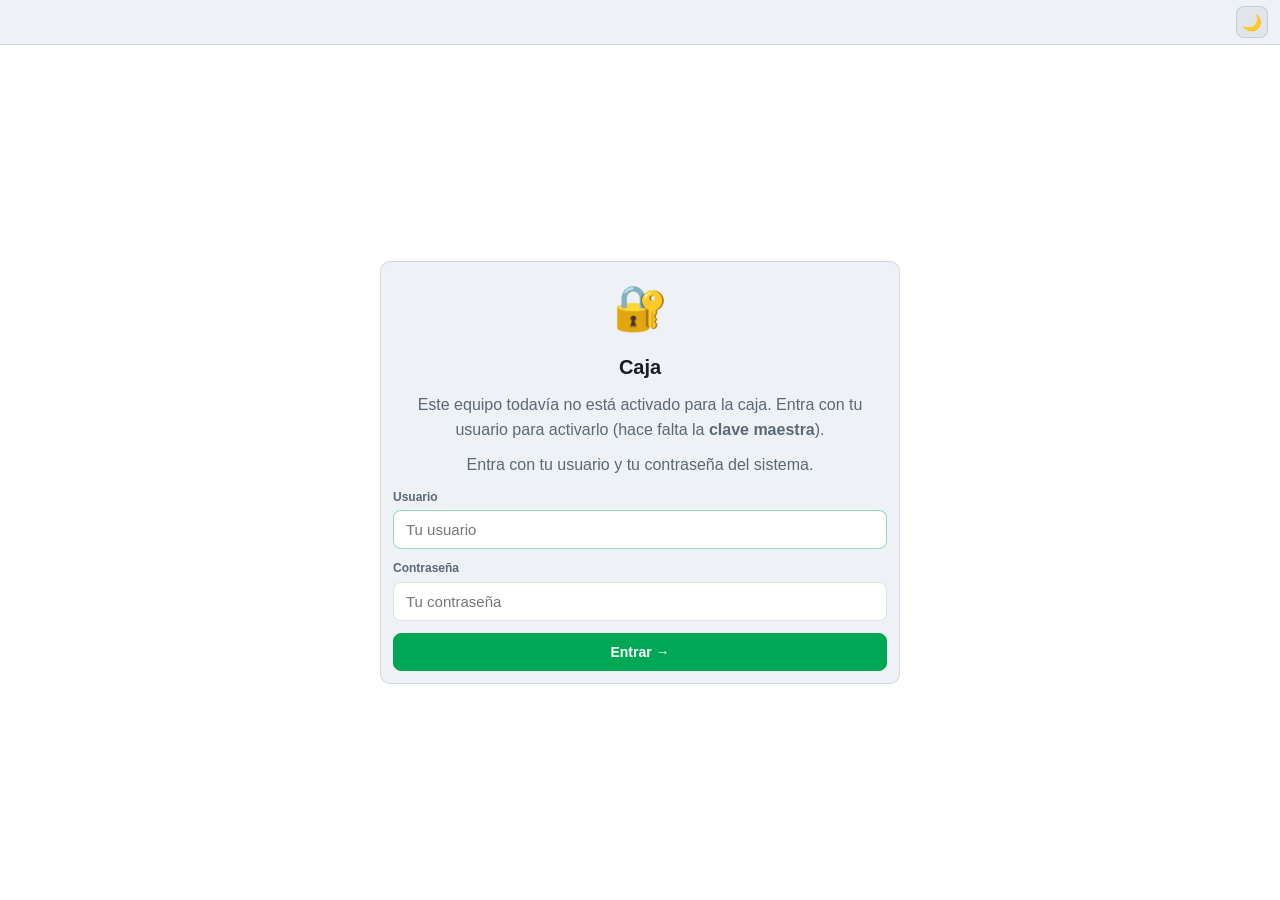
==== commit 756fb37b: "Caja 5.1a y Órdenes 2.5 a producción Caja 5.1a - Orden de vendedor o pedido web cargado en la factur" ====
--- a/index.html
+++ b/index.html
@@ -5,18 +5,18 @@
 <meta name="viewport" content="width=device-width,initial-scale=1,viewport-fit=cover">
 <meta name="theme-color" content="#eef1f5">
 <meta name="cm-caja-web" content="ControlMaster · Caja">
-<meta name="cm-ver" content="4.6">
+<meta name="cm-ver" content="5.1a">
 <title>Caja · ControlMaster</title>
 <link rel="icon" type="image/svg+xml" href="favicon.svg">
 <link rel="icon" type="image/png" sizes="32x32" href="favicon-32.png">
 <link rel="apple-touch-icon" href="icono-180.png">
-<link rel="stylesheet" href="estilos.css?v=4.6">
+<link rel="stylesheet" href="estilos.css?v=5.1a">
 </head>
 <body class="light entrando">
 
 <!-- BARRA DE ARRIBA (como Ventas) -->
 <div class="topbar">
-  <button type="button" class="btn-volver" id="btnSistema" onclick="irSistema(this)" title="Abrir el menú del sistema">🏠 Sistema</button>
+  <button type="button" class="btn-volver" id="btnSistema" onclick="irSistema(this)" title="Volver al inicio del sistema">🏠 <span class="mv-lbl">Volver al inicio</span></button>
   <span class="topbar-title" id="tbTit">🛒 Punto de Venta</span>
   <div class="sep"></div>
   <div class="badge badge-vend info oculto" id="badgeCajero" title="Cajero del turno">🧾 <span class="solo-pc">Cajero: </span><span id="cajeroNombre">—</span></div>
@@ -29,8 +29,9 @@
   <button type="button" class="btn-tema btn-vender-top oculto" id="btnIrVender" onclick="irA('vender')" title="Volver a la factura">🛒 <span class="mv-lbl">Volver a vender</span></button>
   <button type="button" class="btn-tema btn-ordenes oculto" id="btnOrdenes" onclick="abrirOrdenes()" title="Órdenes por cobrar y facturas en espera">📋 <span class="mv-lbl">Órdenes</span><span class="ord-cnt" id="contOrdenes"></span></button>
   <button type="button" class="btn-tema btn-estado" id="pillEstado" onclick="irA('ventas')" title="Ventas de este equipo"><span class="dot"></span><span id="pillTxt">Revisando…</span><span id="pillCorto"></span></button>
+  <button type="button" class="btn-tema btn-act-top" id="btnActTop" title="Actualizar datos: tasas, precios, existencias y las ventas de los otros equipos" onclick="actualizarTop(this)"><span>🔄</span></button>
+  <button type="button" class="btn-tema" id="btnTema" title="Cambiar tema" onclick="cambiarTema()">🌙</button>
   <button type="button" class="btn-tema btn-menu-vta" id="btnMenuVta" onclick="abrirMenuVta()" title="Menú de la caja">☰ <span class="mv-lbl">Menú</span></button>
-  <button type="button" class="btn-tema" id="btnTema" title="Cambiar tema" onclick="cambiarTema()">🌙</button>
 </div>
 
 <div class="menu-vta-fondo" id="menuVtaFondo" onclick="cerrarMenuVta()"></div>
@@ -43,7 +44,7 @@
   <button type="button" class="menu-vta-item" onclick="menuVtaAccion('actualizar')"><span class="mv-ico">🔄</span><span><span class="mv-tit">Actualizar datos</span><span class="mv-sub">Productos, precios, clientes y tasas del sistema (con internet)</span></span></button>
   <button type="button" class="menu-vta-item" data-v="ajustes" onclick="menuVtaAccion('ajustes')"><span class="mv-ico">⚙️</span><span><span class="mv-tit">Ajustes del equipo</span><span class="mv-sub">Ticket, tasas, sesión y datos de este equipo</span></span></button>
   <button type="button" class="menu-vta-item" id="menuBloq" onclick="menuVtaAccion('bloquear')"><span class="mv-ico">🔐</span><span><span class="mv-tit">Bloquear la caja</span><span class="mv-sub">Si te vas a parar: se abre con tu contraseña</span></span></button>
-  <button type="button" class="menu-vta-item" id="menuSacar" onclick="menuVtaAccion('sacar')"><span class="mv-ico">💸</span><span><span class="mv-tit">Sacar efectivo</span><span class="mv-sub">Un gasto pagado con el efectivo de la gaveta (lo autoriza un administrador)</span></span></button>
+  <button type="button" class="menu-vta-item" id="menuSacar" onclick="menuVtaAccion('sacar')"><span class="mv-ico">💸</span><span><span class="mv-tit">Sacar efectivo</span><span class="mv-sub">Un gasto pagado con el efectivo de la caja (lo autoriza un administrador)</span></span></button>
   <button type="button" class="menu-vta-item" id="menuCierre" onclick="menuVtaAccion('cierre')"><span class="mv-ico">🔒</span><span><span class="mv-tit">Cerrar turno</span><span class="mv-sub">Cuenta el dinero de la caja e imprime el cierre</span></span></button>
 </div>
 
@@ -68,7 +69,7 @@
     <button type="button" class="mv-tab" id="mvTabFac" onclick="mvTab('factura')">🧾 Factura <span class="mv-cnt" id="mvCnt"></span></button>
   </div>
   <div class="mv-bar">
-    <div class="mv-tot"><b id="mvTotUSD">$ 0,00</b><span><span id="mvTotBS">Bs 0,00</span> · <span id="mvCntTxt">Factura vacía</span></span></div>
+    <div class="mv-tot"><b id="mvTotPrin">Bs 0,00</b><span><span class="mv-seg" id="mvTotSeg">$ 0,00</span> · <span id="mvCntTxt">Factura vacía</span></span></div>
     <button type="button" class="mv-ir" onclick="mvTab('factura')">Ver factura →</button>
   </div>
 
@@ -89,7 +90,7 @@
 
     <div class="col-der">
       <div class="toprow">
-        <div class="badge-inp">
+        <div class="badge-inp" id="badgeNum">
           <label>N° Factura:</label>
           <input type="text" id="numFactura" readonly tabindex="-1" style="opacity:0.7;cursor:not-allowed;width:88px;">
         </div>
@@ -114,12 +115,13 @@
         <div class="cliente-bar">
           <label>Cliente:</label>
           <span id="nombreClienteDisplay">Genérico</span>
-          <button type="button" class="btn-cli" onclick="abrirClientes()">👤 Elegir</button>
+          <button type="button" class="btn-cli" onclick="elegirClienteBoton()">👤 Elegir</button>
           <button type="button" class="btn-cli-x oculto" id="btnLimpiarCli" onclick="limpiarCliente()" title="Quitar el cliente">✕</button>
         </div>
       </div>
 
       <div class="banner av oculto" id="bannerOtroDia" style="margin:0 0 8px;"></div>
+      <div class="banner ord-bloq oculto" id="bannerOrdBloq" style="margin:0 0 8px;"></div>
       <div class="factura-scroll">
         <table class="tabla-fac">
           <thead>
@@ -167,8 +169,8 @@
           <div class="t-row desc-color oculto" id="rowDesc">Descuento: -$ <span id="descMonto">0,00</span></div>
           <div class="t-row">IVA: <span>$ <span id="ivaTotal">0,00</span></span></div>
           <div class="t-row deliv-color oculto" id="rowDeliv"><span id="delivLbl">Delivery</span>: +$ <span id="delivMonto">0,00</span><small id="delivNota"></small></div>
-          <div class="t-total">$ <span id="totalUSD">0,00</span><span class="t-u" id="totalU"></span></div>
-          <div class="t-bs">Bs <span id="totalBS">0,00</span></div>
+          <div class="t-total" id="totalPrin">Bs 0,00</div>
+          <div class="t-bs" id="totalSeg">$ 0,00</div>
         </div>
       </div>
     </div>
@@ -195,7 +197,7 @@
 <!-- VENTAS DEL EQUIPO -->
 <section class="vista" id="vVentas">
   <div class="wrap">
-    <div class="vista-cab"><button type="button" class="btn" onclick="irA('vender')">← Volver a vender</button><h2>🧾 Ventas de este equipo</h2></div>
+    <div class="vista-cab"><button type="button" class="btn" onclick="irA('vender')">← Volver a vender</button><h2>🧾 Ventas de la caja</h2></div>
     <div style="display:flex;gap:8px;flex-wrap:wrap;margin-bottom:10px;">
       <button type="button" class="btn green" id="btnSubir" onclick="subirAhora(this)">⬆️ Subir ahora</button>
       <button type="button" class="btn" onclick="descargarRespaldo()">💾 Descargar respaldo</button>
@@ -205,7 +207,8 @@
     <div id="porCajero"></div>
     <div id="turnosLista"></div>
     <div class="filtros" id="filtros">
-      <button type="button" class="btn sm on" data-f="hoy" onclick="filtrarVentas('hoy')">Hoy</button>
+      <button type="button" class="btn sm on" data-f="turno" onclick="filtrarVentas('turno')">Este turno</button>
+      <button type="button" class="btn sm" data-f="hoy" onclick="filtrarVentas('hoy')">Hoy</button>
       <button type="button" class="btn sm" data-f="por" onclick="filtrarVentas('por')">Por subir</button>
       <button type="button" class="btn sm" data-f="mal" onclick="filtrarVentas('mal')">Con problema</button>
       <button type="button" class="btn sm" data-f="av" onclick="filtrarVentas('av')">Con avisos</button>
@@ -236,7 +239,7 @@
     <div class="card" style="margin-bottom:12px;">
       <div class="card-tit">💱 Tasas para cobrar</div>
       <div class="kv" id="infoTasas"></div>
-      <div style="margin-top:12px;"><button type="button" class="btn" onclick="cambiarTasa(this)">🔒 Cambiar tasa</button></div>
+      <div style="margin-top:12px;display:flex;gap:8px;flex-wrap:wrap;"><button type="button" class="btn" onclick="actualizarTasaBCV(this)">🔄 Actualizar tasa BCV</button><button type="button" class="btn" onclick="cambiarDivisas()">🔒 Cambiar brecha o Divisas</button></div>
     </div>
     <div class="card">
       <div class="card-tit">🖨️ Preferencias</div>
@@ -263,8 +266,8 @@
       <div id="pgForm">
         <div class="total-pago">
           <div class="tp-lbl">Total a cobrar</div>
-          <div class="usd" id="pgTotal"></div>
-          <div class="bs" id="pgTotalBs"></div>
+          <div class="tp-prin" id="pgTotal"></div>
+          <div class="tp-seg" id="pgTotalBs"></div>
         </div>
         <!-- 3.5: el pago en pasos ① ¿crédito? ② ¿cómo paga? ③ ¿cuánto? [delivery] ④ revisar (app.js, «PAGO EN PASOS») -->
         <div class="pasos pw-pasos" id="pgPasos"></div>
@@ -323,13 +326,14 @@
 <div class="bloqueo oculto" id="bloqueo"><div class="bq-box" id="bloqCuerpo"></div></div>
 <div class="toast" id="toast"></div>
 
-<script src="app.js?v=4.6"></script>
-<script src="api.js?v=4.6"></script>
-<script src="sesion.js?v=4.6"></script>
-<script src="numeros.js?v=4.6"></script>
-<script src="ordenes.js?v=4.6"></script>
-<script src="cajero.js?v=4.6"></script>
-<script src="gaveta.js?v=4.6"></script>
-<script src="tanda2.js?v=4.6"></script>
+<script src="app.js?v=5.1a"></script>
+<script src="api.js?v=5.1a"></script>
+<script src="sesion.js?v=5.1a"></script>
+<script src="numeros.js?v=5.1a"></script>
+<script src="ordenes.js?v=5.1a"></script>
+<script src="cajero.js?v=5.1a"></script>
+<script src="gaveta.js?v=5.1a"></script>
+<script src="tanda2.js?v=5.1a"></script>
+<script src="tasas.js?v=5.1a"></script>
 </body>
 </html>
--- a/estilos.css
+++ b/estilos.css
@@ -17,7 +17,7 @@
   --sk-mid:#e3b341;--sk-mid-bg:rgba(227,179,65,0.18);
 }
 body.light{
-  --bg:#eef1f5;--bg2:#ffffff;--bg3:#e0e5ec;--bg4:#d5dce5;
+  --bg:#eef1f5;--bg2:#ffffff;--bg3:#e0e5ec;--bg4:#d5dce5;   /* 5.0t: vuelven los colores claros de la caja 4.9 (los prefiere Jesús) */
   --green:#00a855;--green-dim:rgba(0,168,85,0.12);
   --border:rgba(0,0,0,0.11);--border-g:rgba(0,160,90,0.40);
   --text:#1a1d23;--text-dim:#5a6878;
@@ -81,6 +81,13 @@
 .banner{margin:8px 10px 0;padding:9px 12px;border-radius:8px;font-size:13px;line-height:1.45;}
 .banner.mal{background:var(--red-dim);border:1px solid rgba(255,107,107,.4);}
 .banner.av{background:var(--amber-dim);border:1px solid rgba(227,179,65,.4);}
+/* 5.1 · 🔒 orden bloqueada (ordenes.js) */
+.banner.ord-bloq{display:flex;align-items:center;gap:10px;flex-wrap:wrap;background:rgba(52,152,219,.12);border:1px solid rgba(52,152,219,.45);}
+.banner.ord-bloq .ob-txt{flex:1;min-width:200px;}
+.tabla-fac .q-bloq,.tabla-fac .tp-bloq{background:transparent;border:1px dashed var(--border);border-radius:6px;padding:4px 8px;font-weight:700;font-size:13px;color:inherit;cursor:pointer;min-width:42px;}
+.tabla-fac .tp-bloq{font-size:12px;font-weight:600;color:var(--text-dim);}
+.tabla-fac .q-bloq:hover,.tabla-fac .tp-bloq:hover{border-color:rgba(52,152,219,.7);}
+.btn-del.bloq{background:rgba(52,152,219,.15);border-color:rgba(52,152,219,.45);color:inherit;}
 
 /* ── Vistas ── */
 .vista{display:none;}
@@ -186,7 +193,8 @@
 .t-row.desc-color,.t-row.desc-color span{color:#e74c3c;}
 .t-total{font-size:28px;font-weight:900;color:var(--green);margin-top:4px;line-height:1.1;}
 .t-u{font-size:12px;font-weight:800;opacity:0.7;margin-left:4px;}
-.t-bs{font-size:18px;color:var(--text-dim);font-weight:700;margin-top:2px;}
+.t-bs{font-size:20px;color:var(--text);font-weight:800;margin-top:2px;}   /* 4.9: el segundo monto (debajo del total) se lee bien */
+.t-bs .t-u{opacity:0.6;}
 
 /* ── Modales (como los de Ventas: título arriba, botones abajo a la derecha) ── */
 .mfondo{position:fixed;inset:0;background:rgba(0,0,0,0.72);z-index:9999;display:flex;align-items:center;justify-content:center;padding:12px;}
@@ -244,9 +252,11 @@
 /* ── Pago (como Ventas) ── */
 .total-pago{text-align:center;padding:10px 14px;background:var(--bg3);border:1px solid var(--border-g);border-radius:8px;margin-bottom:12px;}
 .total-pago .tp-lbl{font-size:10px;font-weight:800;color:var(--text-dim);text-transform:uppercase;letter-spacing:0.6px;}
-.total-pago .usd{font-size:34px;font-weight:900;color:var(--text);line-height:1.15;}
-.total-pago .usd small{font-size:14px;font-weight:800;color:var(--text-dim);margin-left:4px;}
-.total-pago .bs{font-size:14px;color:var(--text-dim);}
+/* 4.9: el total principal (Bs; en Venta en Dólares, $) y debajo el otro, más pequeño pero que se lea bien */
+.total-pago .tp-prin{font-size:34px;font-weight:900;color:var(--text);line-height:1.15;}
+.total-pago .tp-prin small,.total-pago .tp-seg small{font-size:14px;font-weight:800;color:var(--text-dim);margin-left:4px;}
+.total-pago .tp-seg{font-size:20px;font-weight:800;color:var(--text);opacity:0.85;margin-top:1px;}
+.total-pago .tp-seg small{font-size:12px;}
 .pgu-hint{font-size:12px;color:var(--text-dim);margin:2px 0 10px;line-height:1.45;}
 .pgu-hint b{color:var(--text);}
 .pgu-mon-tit{font-size:11px;font-weight:800;letter-spacing:0.6px;text-transform:uppercase;margin:10px 0 6px;display:flex;align-items:center;gap:6px;}
@@ -499,6 +509,9 @@
   .mv-tot{flex:1;min-width:0;}
   .mv-tot b{display:block;font-size:22px;font-weight:900;color:var(--green);line-height:1.15;white-space:nowrap;overflow:hidden;text-overflow:ellipsis;}
   .mv-tot>span{display:block;font-size:12px;font-weight:700;color:var(--text-dim);white-space:nowrap;overflow:hidden;text-overflow:ellipsis;}
+  .mv-tot .mv-seg{font-size:16px;font-weight:800;color:var(--text);}   /* 4.9: el segundo monto se lee bien */
+  .mv-tot b small{font-size:13px;font-weight:800;opacity:0.75;margin-left:4px;}
+  .mv-tot .mv-seg small{font-size:11px;opacity:0.7;margin-left:3px;}
   .mv-ir{flex-shrink:0;padding:15px 20px;border:none;border-radius:11px;background:var(--green);color:#07090d;font-size:15px;font-weight:900;cursor:pointer;}
   body.light .mv-ir{color:#fff;}
   body.mv-fac .mv-ir{visibility:hidden;}
@@ -658,6 +671,7 @@
 .pl.cred.cs .cs-fin{font-size:16px;color:var(--text);}
 #fechaVenta.otro-dia{background:var(--amber-dim);border-color:var(--amber);color:var(--amber);font-weight:800;}
 .otro-dia-tag{font-size:11px;font-weight:800;color:var(--amber);}
+.otro-eq-tag{font-size:11px;font-weight:800;color:var(--blue);}
 .fa-modal .act-nota{font-size:12px;color:var(--text-dim);margin-top:4px;}
 
 /* ══ Tanda 1b (3.2): cierre con motivo, lo que queda y 🔒 Cerrar turno arriba ══ */
@@ -752,9 +766,44 @@
 .res > .rc b{white-space:normal;overflow:visible;text-overflow:clip;word-break:break-word;}
 .res > .rc::after{width:70px;height:70px;right:-24px;top:-24px;}
 .rc-tx{position:relative;z-index:1;}
-#vVentas .card{background:var(--bg2);border-radius:14px;padding:14px 16px;box-shadow:0 2px 10px rgba(0,0,0,.06);}
-#vVentas .card-tit{font-size:13px;color:var(--text);letter-spacing:.02em;margin-bottom:10px;}
+/* 5.0o: «Ventas de la caja» con el estilo del sistema: tarjetas de color con texto blanco y secciones con su título en verde */
+#vVentas .res{display:grid;grid-template-columns:repeat(auto-fit,minmax(150px,1fr));gap:12px;margin-bottom:16px;}
+.res > .vk-card{position:relative;border:none;border-radius:14px;padding:15px 16px 14px;color:#fff;box-shadow:0 4px 14px rgba(0,0,0,0.14);min-width:0;}
+.res > .vk-card.vk-verde{background:linear-gradient(135deg,#0f9d58,#0a7a43);}
+.res > .vk-card.vk-azul{background:linear-gradient(135deg,#2f6fe4,#1f4fb8);}
+.res > .vk-card.vk-morado{background:linear-gradient(135deg,#7c4ddb,#5b2fb4);}
+.res > .vk-card.vk-naranja{background:linear-gradient(135deg,#e07a12,#b45309);}
+.res > .vk-card.vk-teal{background:linear-gradient(135deg,#0e9aa7,#0b6f78);}
+.res > .vk-card.vk-rojo{background:linear-gradient(135deg,#e04848,#b3262e);}
+.res > .vk-card.vk-gris{background:linear-gradient(135deg,#7b8794,#5a6470);}
+.vk-tit{font-size:11px;font-weight:800;text-transform:uppercase;letter-spacing:0.8px;opacity:0.92;padding-right:38px;}
+.vk-ico{position:absolute;top:12px;right:12px;width:32px;height:32px;border-radius:50%;background:rgba(255,255,255,0.2);display:flex;align-items:center;justify-content:center;font-size:16px;}
+.vk-val{font-size:22px;font-weight:900;line-height:1.15;margin-top:10px;letter-spacing:-0.3px;word-break:break-word;}
+.vk-sub{font-size:12px;font-weight:600;opacity:0.92;margin-top:4px;}
+.vk-sub.vk-sub-g{font-size:16px;font-weight:800;opacity:1;margin-top:5px;line-height:1.25;}   /* 5.0r: la fecha del turno y los $, grandes y legibles */
+.vk-fila{display:block;font-size:19px;line-height:1.2;margin-top:6px;}   /* 5.0p: el fondo en Bs y en $, del mismo tamaño */
+.res .vk-fila span{display:block;font-size:12px;font-weight:700;opacity:0.92;white-space:nowrap;text-transform:none;color:#fff;}
+.vk-fila b{display:block;font-weight:900;white-space:nowrap;}
+/* 5.0p: en el teléfono, arriba solo 🏠, Órdenes, 🔐, 🔄, el tema y ☰ (lo demás está en el Menú) */
+@media (max-width:640px){
+  .topbar #badgeTasa, .topbar #btnIrVender, .topbar #pillEstado, .topbar #badgeCajero, .topbar #btnCierreTop, .topbar .topbar-title{display:none!important;}
+}
+#vVentas .card{background:var(--bg3);border:1px solid var(--border);border-radius:12px;padding:0 0 12px;margin-bottom:12px;overflow:hidden;box-shadow:none;}
+#vVentas .card-tit{background:var(--green-dim);color:var(--green);border-bottom:1px solid var(--border-g);padding:10px 14px;margin:0 0 10px;font-size:13.5px;font-weight:800;text-transform:none;letter-spacing:0;}
+#vVentas .card-tit small{font-size:12px;font-weight:600;color:var(--text-dim);}
+#vVentas .card > *:not(.card-tit){margin-left:14px!important;margin-right:14px!important;}
+#vVentas .card > table{width:calc(100% - 28px);}
 #vVentas .cie-tabla td{padding:8px 4px;}
+#vVentas .rc-met{background:var(--bg2);}
+#vVentas .vt-item{background:var(--bg3);}
+#vVentas .vt-cab .n{font-size:14px;}
+#vVentas .vt-cab .m{font-size:17px;line-height:1.2;}   /* 5.0q: los $ un poco más pequeños que los Bs, que se lean bien */
+#vVentas .vt-cab .m .m2{font-size:15px;font-weight:800;color:var(--text-dim);margin-top:2px;}
+/* 5.0o: 🔄 Actualizar en la barra de arriba */
+.btn-act-top span{display:inline-block;}
+.btn-act-top.girando span{animation:girar 0.8s linear infinite;}
+.btn-act-top:disabled{cursor:default;opacity:0.8;}
+@keyframes girar{to{transform:rotate(360deg);}}
 
 /* ══ 3.9 · Activar el equipo en dos pasos ══ */
 .ac-preg{margin:14px 0 12px;}
@@ -848,3 +897,47 @@
 .lug-b.on{border-color:var(--green);background:var(--green-dim);color:var(--green);}
 .prod-ubic{color:var(--text);font-weight:600;}
 @media (max-width:820px){ .lug-b{font-size:13px;padding:5px 11px;} }
+
+/* 4.9 · ¿Con cuál tasa cobras hoy? (tasas.js): dos botones grandes, uno por tasa */
+.tasa-ops{display:grid;grid-template-columns:1fr 1fr;gap:10px;margin-top:12px;}
+.tasa-op{display:flex;flex-direction:column;align-items:center;gap:6px;padding:16px 10px;border:2px solid var(--border);border-radius:12px;background:var(--bg3);color:var(--text);cursor:pointer;font-family:inherit;text-align:center;}
+.tasa-op:hover{border-color:var(--green);}
+.tasa-op.nueva{border-color:var(--green);background:var(--green-dim, rgba(0,232,122,0.08));}
+.tasa-op:disabled{opacity:0.6;cursor:wait;}
+.tasa-op .to-t{font-size:13px;font-weight:800;color:var(--text-dim);}
+.tasa-op .to-v{font-size:22px;font-weight:900;line-height:1.2;}
+.tasa-op .to-v small{font-size:13px;font-weight:700;color:var(--text-dim);}
+@media (max-width:480px){ .tasa-ops{grid-template-columns:1fr;} }
+/* 4.9 · ✏️ Editar servicio (tanda2.js) y cómo se guarda el precio con TasaBin */
+.serv-ed{margin-left:6px;padding:2px 8px;font-size:11px;font-weight:800;border:1px solid var(--border);border-radius:8px;background:var(--bg3);color:var(--text);cursor:pointer;font-family:inherit;}
+.serv-ed:hover{border-color:var(--green);color:var(--green);}
+.ns-guarda{margin-top:6px;padding:8px 10px;border-radius:8px;background:var(--green-dim);color:var(--text);font-size:12px;line-height:1.5;}
+
+/* 5.0 · barra mientras se pide el número de la factura (numeros.js: barraProgreso) */
+.barra-num{max-width:360px;width:100%;}
+.barra-num .mb{padding:22px 20px;}
+.bn-txt{font-size:16px;font-weight:700;text-align:center;margin-bottom:14px;color:var(--text);}
+.bn-barra{height:8px;border-radius:6px;background:var(--bg3, rgba(255,255,255,0.08));overflow:hidden;position:relative;}
+.bn-barra i{position:absolute;top:0;bottom:0;left:-40%;width:40%;border-radius:6px;background:var(--green, #00e87a);animation:bnMover 1.1s ease-in-out infinite;}
+@keyframes bnMover{0%{left:-40%;}100%{left:100%;}}
+
+/* 5.0d · pago: cada pregunta en su franja de color (azul = bolívares, verde = dólares) y los métodos en cuadritos */
+.pw-preg{font-size:16px;font-weight:800;padding:10px 14px;margin:4px 0 12px;border-radius:8px;background:var(--bg3);border:1px solid var(--border);}
+.pw-preg.pw-sub{font-size:14px;padding:8px 12px;margin:12px 0 8px;}
+.pw-preg.bs{background:var(--blue-dim);border-color:rgba(52,152,219,0.35);color:var(--blue);}
+.pw-preg.usd{background:var(--green-dim);border-color:var(--border-g);color:var(--green);}
+.pgu-hint{text-align:center;margin:0 0 8px;}
+.pgu-tiles{display:grid;grid-template-columns:repeat(2,minmax(0,1fr));gap:8px;}
+.pgu-cols:not(.una) .pgu-tiles{grid-template-columns:minmax(0,1fr);}
+.pgu-chip.pgu-tile,.pw-s .pgu-chip.pgu-tile{display:flex;flex-direction:column;align-items:flex-start;justify-content:center;gap:2px;text-align:left;white-space:normal;min-height:52px;padding:8px 12px;font-size:14px;line-height:1.25;}
+.pgu-tile .t1{max-width:100%;overflow:hidden;text-overflow:ellipsis;white-space:nowrap;}
+.pgu-tile small{display:block;max-width:100%;font-size:12px;font-weight:600;color:var(--text-dim);overflow:hidden;text-overflow:ellipsis;white-space:nowrap;}
+.pgu-chip.pgu-tile.usado{opacity:1;background:var(--green-dim);border:2px solid var(--green);}
+.pgu-cols{gap:4px 12px;}
+@media (max-width:520px){ .pgu-tiles{grid-template-columns:minmax(0,1fr);} }
+/* 5.0g: el nombre del método (o de la cuenta, al elegirla) en grande */
+.pgu-chip.pgu-tile,.pw-s .pgu-chip.pgu-tile{min-height:64px;padding:10px 14px;gap:3px;}
+.pgu-tile .t1{font-size:17px;font-weight:800;}
+.pgu-tile small{font-size:12.5px;}
+.pgu-ctas{margin-top:2px;}
+@media (max-width:520px){ #btnSistema .mv-lbl{display:none;} }   /* 5.0k: en el teléfono, solo la casita */
